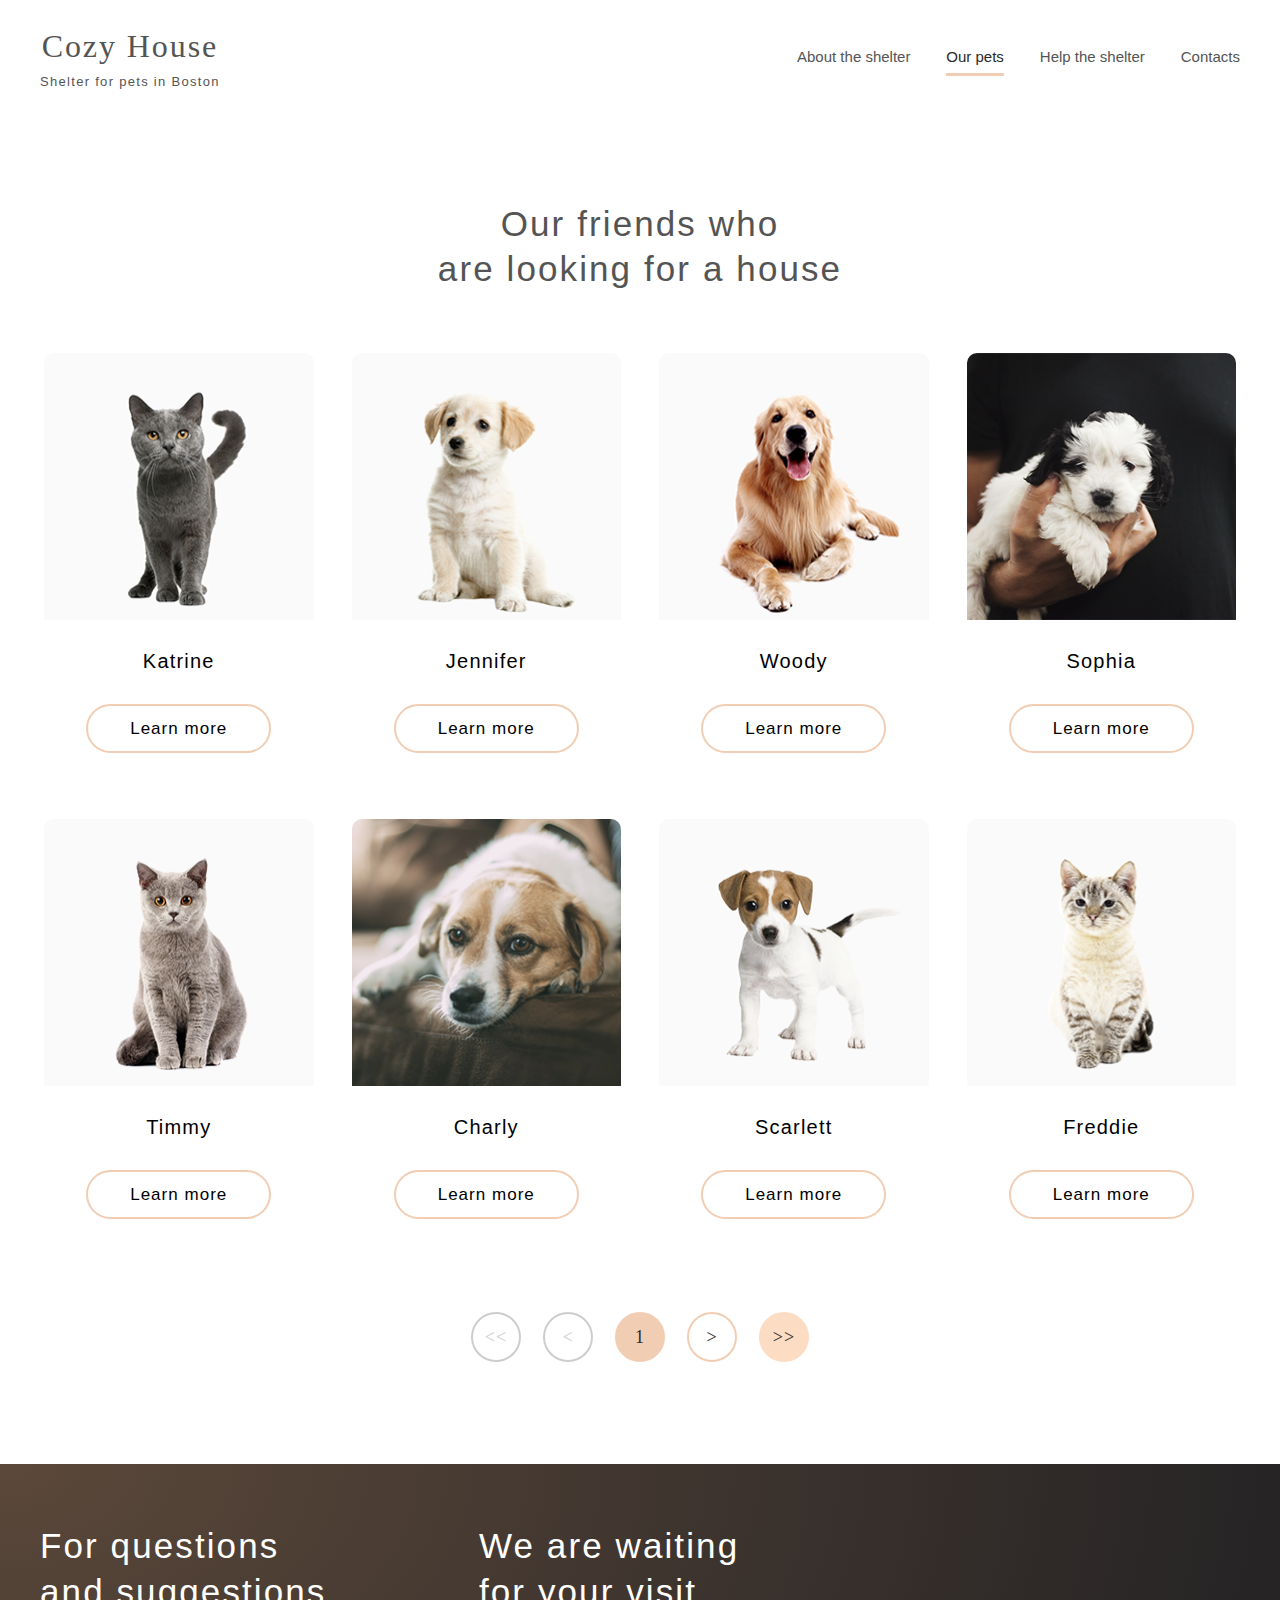
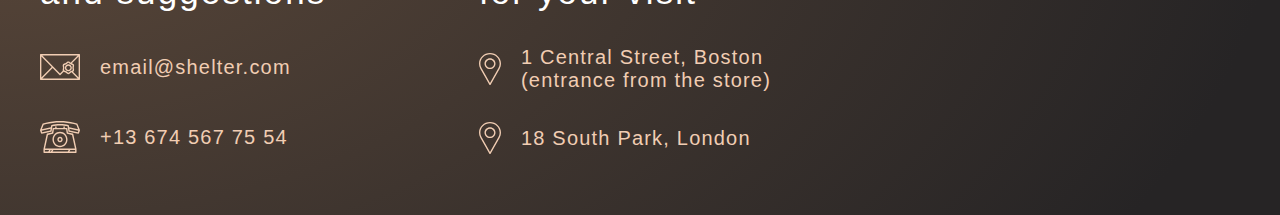
==== shelter/pets.html @ 91aeb1fe "fix: make several changes on the main and pets pages on desctop and tablet" ====
<!DOCTYPE html>
<html lang="en">

<head>
  <meta charset="UTF-8" />
  <meta http-equiv="X-UA-Compatible" content="IE=edge" />
  <meta name="viewport" content="width=device-width, initial-scale=1.0" />
  <title>Cozy House</title>
  <link rel="icon" href="./assets/icons/favicon.ico" />
  <link rel="stylesheet" href="./css/style.css" />
</head>

<body class="pets-page">
  <div class="start-screen-bg-pets">
    <header class="main-header pets-header">
      <div class="container">
        <nav class="nav">
          <a href="/index.html" class="logo">
            <h2 class="logo-title">Cozy House</h2>
            <p class="logo-text">Shelter for pets in Boston</p>
          </a>
          <ul class="menu">
            <li class="menu-item">
              <a href="./index.html#not-only">About the shelter</a>
            </li>
            <li class="menu-item active"><a href="#">Our pets</a></li>
            <li class="menu-item"><a href="./index.html#help">Help the shelter</a></li>
            <li class="menu-item"><a href="#main-footer">Contacts</a></li>
          </ul>
          <div class="mobile-hamburger">
            <span class="hamburger-line"></span>
          </div>
        </nav>
      </div>
    </header>
  </div>

  <section class="pets">
    <div class="container">
      <h2 class="section-heading section-heading-center">
        Our friends who<br />are looking for a house
      </h2>

      <div class="row">
        <div class="col-25">
          <div class="our-friends-item">
            <img src="./assets/img/pets/katrine.png" alt="Jennifer" />
            <h3>Katrine</h3>
            <a href="" class="secondary-btn">Learn more</a>
          </div>
        </div>
        <div class="col-25">
          <div class="our-friends-item">
            <img src="./assets/img/pets/jennifer.png" alt="Jennifer" />
            <h3>Jennifer</h3>
            <a href="" class="secondary-btn">Learn more</a>
          </div>
        </div>
        <div class="col-25">
          <div class="our-friends-item">
            <img src="./assets/img/pets/woody.png" alt="Jennifer" />
            <h3>Woody</h3>
            <a href="" class="secondary-btn">Learn more</a>
          </div>
        </div>
        <div class="col-25">
          <div class="our-friends-item mobile-hidden">
            <img src="./assets/img/pets/sophia.png" alt="Jennifer" />
            <h3>Sophia</h3>
            <a href="" class="secondary-btn">Learn more</a>
          </div>
        </div>
        <div class="col-25">
          <div class="our-friends-item mobile-hidden">
            <img src="./assets/img/pets/timmy.png" alt="Jennifer" />
            <h3>Timmy</h3>
            <a href="" class="secondary-btn">Learn more</a>
          </div>
        </div>
        <div class="col-25">
          <div class="our-friends-item mobile-hidden">
            <img src="./assets/img/pets/charly.png" alt="Jennifer" />
            <h3>Charly</h3>
            <a href="" class="secondary-btn">Learn more</a>
          </div>
        </div>
        <div class="col-25">
          <div class="our-friends-item mobile-hidden">
            <img src="./assets/img/pets/scarlett.png" alt="Jennifer" />
            <h3>Scarlett</h3>
            <a href="" class="secondary-btn">Learn more</a>
          </div>
        </div>
        <div class="col-25">
          <div class="our-friends-item mobile-hidden">
            <img src="./assets/img/pets/freddie.png" alt="Jennifer" />
            <h3>Freddie</h3>
            <a href="" class="secondary-btn">Learn more</a>
          </div>
        </div>
      </div>
      <div class="pagination">
        <a href="" class="circle-btn pagination-link first disabled-btn"><!-- 
          <img src="./assets/icons/arrows_and__other_button_components/double_lower_than_light.svg" alt=""> -->
          <span>&lt;&lt;</span>
        </a>
        <a href="" class="circle-btn pagination-link prev disabled-btn"><!-- 
          <img src="./assets/icons/arrows_and__other_button_components/double_lower_than_light.svg" alt=""> -->
          <span>&lt;</span>
        </a>
        <a href="" class="circle-btn pagination-link current"><!-- 
          <img src="./assets/icons/arrows_and__other_button_components/double_lower_than_light.svg" alt=""> -->
          <span>1</span>
        </a>
        <a href="" class="circle-btn pagination-link next">
          <!-- <img src="./assets/icons/arrows_and__other_button_components/double_lower_than_light.svg" alt=""> -->
          <span>></span>
        </a>
        <a href="" class="circle-btn pagination-link last">
          <!-- <img src="./assets/icons/arrows_and__other_button_components/double_lower_than_light.svg" alt=""> -->
          <span>>></span>
        </a>
      </div>
    </div>
  </section>
  <footer class="main-footer" id="main-footer">
    <div class="container">
      <div class="row">
        <div class="col-33">
          <h2 class="section-heading footer-header">
            For questions<br />
            and suggestions
          </h2>
          <div class="footer-content">
            <img src="assets/icons/mail.svg" alt="" class="footer-icon" />
            <span class="footer-content-details">email@shelter.com</span>
          </div>
          <div class="footer-content">
            <img src="assets/icons/phone.svg" alt="" class="footer-icon" />
            <span class="footer-content-details">+13 674 567 75 54 </span>
          </div>
        </div>

        <div class="col-33">
          <h2 class="section-heading footer-header">
            We are waiting <br />
            for your visit
          </h2>
          <div class="footer-content right">
            <img src="assets/icons/pin.svg" alt="" class="footer-icon" />
            <span class="footer-content-details">1 Central Street, Boston (entrance from the store)
            </span>
          </div>
          <div class="footer-content right">
            <img src="assets/icons/pin.svg" alt="" class="footer-icon" />
            <span class="footer-content-details">18 South Park, London</span>
          </div>
        </div>
        <div class="col-33 dog-bg"></div>
      </div>
    </div>
  </footer>
  <script src="./index.js"></script>
</body>

</html>
---- shelter/css/style.css ----
@charset "UTF-8";
/* |SECTION PROPERTIES|  */
/* background colors */
/* font-colors */
/* |FONT PROPERTIES| */
/* font sizes */
/*font weights */
/* Buttons and sections bg colors */
/* || LAYOUT ||  */
article,
aside,
details,
figcaption,
figure,
footer,
header,
hgroup,
nav,
section,
summary {
  display: block;
}

audio,
canvas,
video {
  display: inline-block;
}

audio:not([controls]) {
  display: none;
  height: 0;
}

[hidden], template {
  display: none;
}

html {
  background: #fff;
  color: #000;
  -webkit-text-size-adjust: 100%;
  -ms-text-size-adjust: 100%;
}

html,
button,
input,
select,
textarea {
  font-family: sans-serif;
}

body {
  margin: 0;
}

a {
  background: transparent;
}
a:focus {
  outline: thin dotted;
}
a:hover, a:active {
  outline: 0;
}

h1 {
  font-size: 2em;
  margin: 0.67em 0;
}

h2 {
  font-size: 1.5em;
  margin: 0.83em 0;
}

h3 {
  font-size: 1.17em;
  margin: 1em 0;
}

h4 {
  font-size: 1em;
  margin: 1.33em 0;
}

h5 {
  font-size: 0.83em;
  margin: 1.67em 0;
}

h6 {
  font-size: 0.75em;
  margin: 2.33em 0;
}

abbr[title] {
  border-bottom: 1px dotted;
}

b,
strong {
  font-weight: bold;
}

dfn {
  font-style: italic;
}

mark {
  background: #ff0;
  color: #000;
}

code,
kbd,
pre,
samp {
  font-family: monospace, serif;
  font-size: 1em;
}

pre {
  white-space: pre;
  white-space: pre-wrap;
  word-wrap: break-word;
}

q {
  quotes: "“" "”" "‘" "’";
}

q:before, q:after {
  content: "";
  content: none;
}

small {
  font-size: 80%;
}

sub,
sup {
  font-size: 75%;
  line-height: 0;
  position: relative;
  vertical-align: baseline;
}

sup {
  top: -0.5em;
}

sub {
  bottom: -0.25em;
}

img {
  border: 0;
}

svg:not(:root) {
  overflow: hidden;
}

figure {
  margin: 0;
}

fieldset {
  border: 1px solid #c0c0c0;
  margin: 0 2px;
  padding: 0.35em 0.625em 0.75em;
}

legend {
  border: 0;
  padding: 0;
  white-space: normal;
}

button,
input,
select,
textarea {
  font-family: inherit;
  font-size: 100%;
  margin: 0;
  vertical-align: baseline;
}

button, input {
  line-height: normal;
}

button,
select {
  text-transform: none;
}

button,
html input[type=button],
input[type=reset],
input[type=submit] {
  -webkit-appearance: button;
  cursor: pointer;
}

button[disabled],
input[disabled] {
  cursor: default;
}

button::-moz-focus-inner, input::-moz-focus-inner {
  border: 0;
  padding: 0;
}

textarea {
  overflow: auto;
  vertical-align: top;
}

table {
  border-collapse: collapse;
  border-spacing: 0;
}

input[type=search] {
  -webkit-appearance: textfield;
  -moz-box-sizing: content-box;
  -webkit-box-sizing: content-box;
  box-sizing: content-box;
}
input[type=search]::-webkit-search-cancel-button, input[type=search]::-webkit-search-decoration {
  -webkit-appearance: none;
}
input[type=checkbox], input[type=radio] {
  box-sizing: border-box;
  padding: 0;
}

* {
  box-sizing: border-box;
}

html {
  scroll-behavior: smooth;
}

body {
  font-family: Arial, Helvetica, sans-serif;
  font-size: 15px;
}

ul {
  list-style-type: none;
  margin: 0;
  padding: 0;
}

section {
  padding: 77px 0;
}

img {
  width: 100%;
}

a,
a,
a:visited {
  text-decoration: none;
  color: inherit;
  cursor: pointer;
  font-family: Arial, Helvetica, sans-serif;
}

h1,
h2,
h3,
h4,
h5,
h6 {
  font-family: Georgia, sans-serif;
  font-weight: 400;
}

.section-heading {
  color: #545454;
  font-size: 35px;
  margin-top: 0;
  margin-bottom: 32px;
  letter-spacing: 0.06em;
  line-height: 130%;
}
@media (max-width: 576px) {
  .section-heading {
    font-size: 25px;
    text-align: center;
  }
}
.section-heading.section-heading-center {
  text-align: center;
  line-height: 45px;
}
@media (max-width: 576px) {
  .section-heading.section-heading-center {
    font-size: 25px;
    text-align: center;
    line-height: 130%;
  }
}

.primary-paragraph {
  font-weight: 400;
  font-size: 15px;
  line-height: 24px;
  color: #4C4C4C;
}
@media (max-width: 576px) {
  .primary-paragraph {
    text-align: justify;
  }
}

/* .secondary-paragraph {
  font-weight: 400;
  font-size: 15px;
  letter-spacing: 0.06em;
  line-height: 110%;
} */
.secondary-btn, .primary-btn {
  font-family: Georgia, sans-serif;
  font-weight: 400;
  font-size: 17px;
  background-color: transparent;
  border-radius: 25px;
  border: 0;
  letter-spacing: 0.06em;
}
.active.secondary-btn, .active.primary-btn {
  color: #fff;
  background-color: #e06733;
}

.primary-btn {
  margin-top: 30px;
  padding: 16px 45px;
  background-color: #f1cdb3;
  color: #010201;
  display: inline-block;
}
.primary-btn:hover {
  background-color: #fddcc4;
  transition: all 0.3s;
}
.primary-btn a {
  font-size: 17px;
  font-family: initial;
  letter-spacing: inherit;
}
@media (max-width: 576px) {
  .primary-btn {
    margin-top: 44px;
  }
}

.secondary-btn {
  font-family: Georgia, sans-serif;
  border: 2px solid #f1cdb3;
  padding: 13px 42px;
}
@media (max-width: 1200px) {
  .secondary-btn {
    padding: 14px 40px;
  }
}
.secondary-btn:hover {
  background-color: #fddcc4;
  border-color: #fddcc4;
  transition: all 0.3s;
}

.circle-btn {
  border: #f1cdb3 2px solid;
  border-radius: 50%;
  display: block;
  background-color: transparent;
  width: 50px;
  height: 50px;
}
.circle-btn:hover {
  background-color: #FDDCC4;
  border-color: #FDDCC4;
  transition: all 0.3s;
}

.disabled-btn {
  border: 2px solid #CDCDCD;
}

.our-friends-item {
  text-align: center;
  margin: auto;
  border-radius: 10px;
  background: #ffffff;
  overflow: hidden;
  padding-bottom: 47px;
  cursor: pointer;
  transition: all 0.3s;
}
@media (max-width: 576px) {
  .our-friends-item {
    margin-bottom: 88px;
  }
}
.our-friends-item img {
  height: 267px;
  object-fit: cover;
}
.our-friends-item:hover {
  box-shadow: 0 5px 20px rgba(0, 0, 0, 0.25);
}
.our-friends-item h3 {
  margin: 27px 0 46px;
  font-size: 20px;
  letter-spacing: 0.06em;
}

.pets-page .our-friends-item {
  margin-bottom: 33px;
}
@media (max-width: 576px) {
  .pets-page .our-friends-item {
    margin-bottom: 33px;
  }
  .pets-page .our-friends-item.mobile-hidden {
    display: none;
  }
}

.container {
  max-width: 1200px;
  margin: auto;
}
.container.narrow {
  max-width: 1108px;
}
@media (max-width: 1200px) {
  .container.narrow {
    max-width: 430px;
  }
}
@media (max-width: 576px) {
  .container.narrow {
    max-width: 100%;
    padding: 0 20px;
  }
}
@media (max-width: 1200px) {
  .container {
    max-width: 715px;
  }
}
@media (max-width: 576px) {
  .container {
    max-width: 100%;
    padding: 0 14px;
  }
}

.row {
  display: flex;
  flex-wrap: wrap;
  flex-direction: row;
}

.col-50 {
  width: 50%;
}
@media (max-width: 1200px) {
  .col-50 {
    width: 100%;
  }
}

.col-33 {
  width: 33.33%;
}
@media (max-width: 768px) {
  .col-33 {
    width: 100%;
  }
}

.col-25 {
  width: 25%;
}
@media (max-width: 1200px) {
  .col-25 {
    width: 50%;
  }
}
@media (max-width: 576px) {
  .col-25 {
    width: 100%;
  }
}

.main-header {
  font-weight: 400;
}
.main-header .mobile-hamburger {
  display: none;
}
@media (max-width: 767px) {
  .main-header .mobile-hamburger {
    display: block;
    position: relative;
    width: 31px;
    height: 26px;
    margin-right: 6px;
    margin-top: 17px;
  }
  .main-header .mobile-hamburger::before, .main-header .mobile-hamburger::after {
    content: "";
    display: block;
    position: absolute;
    height: 2px;
    width: 100%;
    background-color: #F1CDB3;
  }
  .main-header .mobile-hamburger .hamburger-line {
    display: block;
    width: 100%;
    border-bottom: 2px solid #F1CDB3;
    margin: 8px 0;
  }
}
.main-header .nav {
  display: flex;
  flex-wrap: nowrap;
  flex-direction: row;
  justify-content: space-between;
  align-items: center;
  padding: 15px 0 29px;
}
@media (max-width: 576px) {
  .main-header .nav {
    padding: 15px 3px 29px;
  }
}
.main-header .nav .logo {
  align-self: flex-start;
  text-align: center;
}
.main-header .nav .logo .logo-title {
  font-family: "Georgia";
  font-style: normal;
  font-size: 32px;
  line-height: 35px;
  letter-spacing: 0.06em;
  color: #f1cdb3;
  margin: 14px 0 10px;
  /*         &-pets {
            color: #545454;
          } */
}
.main-header .nav .logo .logo-text {
  font-family: "Arial";
  font-style: normal;
  font-size: 13px;
  line-height: 15px;
  letter-spacing: 0.1em;
  color: #ffffff;
  margin: 0;
  /*         &-pets {
            color: #292929;
          } */
}
.main-header .nav .menu {
  flex-basis: 443px;
  display: flex;
  flex-wrap: nowrap;
  flex-direction: row;
  justify-content: space-between;
}
@media (max-width: 576px) {
  .main-header .nav .menu {
    display: none;
  }
}
.main-header .nav .menu .menu-item {
  font-family: Georgia, sans-serif;
  font-weight: 400;
  padding: 19px 0 8px;
}
.main-header .nav .menu .menu-item.active {
  border-bottom: 3px solid #F1CDB3;
}
.main-header .nav .menu .menu-item.active a {
  color: #fafafa;
}
.main-header .nav .menu .menu-item a {
  color: #cdcdcd;
}
.main-header .nav .menu .menu-item a:hover {
  color: #fafafa;
  transition: color 0.3s;
}

.not-only {
  padding: 62px 0 0;
}
@media (max-width: 1200px) {
  .not-only {
    padding: 0;
  }
}
@media (max-width: 576px) {
  .not-only {
    text-align: center;
  }
}
.not-only .not-only-bg {
  background-image: url(../assets/img/start-screen-puppy.png);
  background-repeat: no-repeat;
  background-position-x: right;
  padding-top: 0;
}
@media (max-width: 1200px) {
  .not-only .not-only-bg {
    height: 1047px;
    background-position: right bottom;
    background-size: 575px;
    margin: auto;
  }
}
@media (max-width: 576px) {
  .not-only .not-only-bg {
    height: 705px;
    background-position: right bottom;
    background-size: 260px;
  }
}
@media (max-width: 320px) {
  .not-only .not-only-bg {
    background-size: 89%;
  }
}
.not-only .not-only-bg .not-only-description {
  max-width: 472px;
  font-size: 20px;
  padding: 167px 0 240px;
  margin-right: auto;
}
@media (max-width: 1200px) {
  .not-only .not-only-bg .not-only-description {
    padding: 33px 6px;
    margin: auto;
  }
  .not-only .not-only-bg .not-only-description .btn-holder {
    text-align: center;
  }
}
@media (max-width: 576px) {
  .not-only .not-only-bg .not-only-description {
    padding: 32px 0;
  }
}
.not-only .not-only-bg .not-only-description .main-heading {
  font-size: 44px;
  font-weight: 400;
  color: #F6F6F6;
  width: 67%;
  line-height: 57px;
  letter-spacing: initial;
  margin-bottom: 38px;
}
@media (max-width: 576px) {
  .not-only .not-only-bg .not-only-description .main-heading {
    width: 100%;
    font-size: 25px;
    text-align: center;
    max-width: 80%;
    line-height: 130%;
    letter-spacing: 0.06em;
    margin: auto;
    max-width: 200px;
    font-size: 25px;
  }
}
.not-only .not-only-bg .not-only-description-paragraph {
  font-family: "Arial";
  font-style: normal;
  font-weight: 400;
  font-size: 15px;
  line-height: 24px;
  color: #cdcdcd;
}
@media (max-width: 576px) {
  .not-only .not-only-bg .not-only-description-paragraph {
    margin: 38px 0 0;
  }
}

.about {
  padding-top: 78px;
}
@media (max-width: 1200px) {
  .about {
    padding-top: 60px;
    padding-bottom: 102px;
  }
}
@media (max-width: 576px) {
  .about {
    padding: 24px 0;
  }
}
.about .about-image-holder {
  text-align: center;
}
@media (max-width: 1200px) {
  .about .about-image-holder {
    order: 1;
    margin-top: 63px;
  }
}
@media (max-width: 576px) {
  .about .about-image-holder {
    max-height: 358px;
    margin-top: 22px;
  }
}
.about .about-image-holder .about-image {
  height: 100%;
  width: auto;
}
.about .about-content-holder {
  padding-right: 125px;
}
@media (max-width: 1200px) {
  .about .about-content-holder {
    padding: 0;
  }
}
.about .about-content-holder h2 {
  margin-top: 18px;
  margin-bottom: 24px;
}
.about .about-content-holder .primary-paragraph:nth-of-type(1) {
  margin-bottom: 24px;
}

.our-friends {
  position: relative;
  text-align: center;
  padding: 103px 0 99px;
  background: #f6f6f6;
}
@media (max-width: 1200px) {
  .our-friends {
    padding: 81px 0 99px;
  }
}
@media (max-width: 576px) {
  .our-friends {
    padding: 57px 0 45px;
  }
}
.our-friends .our-friends-btn {
  background: #f1cdb3;
  padding: 13px 42px;
  margin-top: 34px;
}
.our-friends .our-friends-btn:hover {
  background: #fddcc4;
  border-color: #fddcc4;
}
.our-friends .slider {
  padding: 0 56px;
  position: relative;
  margin-bottom: 27px;
  margin-top: 61px;
}
@media (max-width: 576px) {
  .our-friends .slider {
    padding: 0;
    margin-top: 44px;
  }
}
.our-friends .slider .col-33 {
  padding: 0 48px;
}
@media (max-width: 1200px) {
  .our-friends .slider .col-33 {
    padding: 0 21px;
  }
}
@media (max-width: 1200px) {
  .our-friends .slider .col-33:nth-of-type(3) {
    display: none;
  }
  .our-friends .slider .col-33 {
    width: 50%;
  }
}
@media (max-width: 576px) {
  .our-friends .slider .col-33:nth-of-type(2) {
    display: none;
  }
  .our-friends .slider .col-33 {
    width: 100%;
  }
}
.our-friends button.slider-btn {
  position: absolute;
  top: 50%;
  transform: translateY(-72%);
}
@media (max-width: 576px) {
  .our-friends button.slider-btn {
    top: 94%;
  }
}
.our-friends button.slider-btn svg {
  position: absolute;
  top: 50%;
  left: 50%;
  transform: translate(-50%, -50%);
}
.our-friends button.slider-btn.right {
  right: 0;
}
@media (max-width: 576px) {
  .our-friends button.slider-btn.right {
    right: 20%;
  }
}
.our-friends button.slider-btn.right > svg {
  transform: translate(-50%, -50%) rotate(180deg);
}
.our-friends button.slider-btn.left {
  left: 0;
}
@media (max-width: 576px) {
  .our-friends button.slider-btn.left {
    left: 20%;
  }
}
.our-friends button.slider-btn.right:hover, .our-friends button.slider-btn.left:hover {
  transition: all 0.3s;
  background: #fddcc4;
  border-color: #fddcc4;
}

.help {
  padding-top: 83px;
  padding-bottom: 49px;
}
@media (max-width: 1200px) {
  .help {
    padding-bottom: 43px;
  }
}
@media (max-width: 576px) {
  .help {
    padding-top: 41px;
  }
}
.help .section-heading {
  margin-bottom: 40px;
}
@media (max-width: 1200px) {
  .help .section-heading {
    margin-bottom: 56px;
  }
}
.help .row {
  justify-content: center;
  text-align: center;
  padding: 0px 20px 0 7px;
  margin-top: 56px;
}
@media (max-width: 1200px) {
  .help .row {
    margin-top: 0;
  }
}
@media (max-width: 576px) {
  .help .row {
    justify-content: start;
    padding: 0;
  }
}
.help .row .infographic {
  width: 20%;
  margin-bottom: 32px;
  padding: 0 13px;
}
@media (max-width: 1200px) {
  .help .row .infographic {
    width: 33.33%;
    margin-bottom: 34px;
  }
}
@media (max-width: 576px) {
  .help .row .infographic {
    width: 50%;
    margin-bottom: 8px;
  }
}
.help .row .infographic h3 {
  font-size: 20px;
  font-family: "Georgia";
  line-height: 115%;
  letter-spacing: 0.06em;
  color: #545454;
}
@media (max-width: 576px) {
  .help .row .infographic h3 {
    font-size: 15px;
    line-height: 110%;
  }
}
.help .row .infographic img {
  max-height: 60px;
  width: auto;
  margin-bottom: 10px;
}
@media (max-width: 576px) {
  .help .row .infographic img {
    max-height: 51px;
    margin-bottom: 3px;
  }
}
.help .row .infographic:nth-of-type(1) {
  padding-left: 27px;
}
@media (max-width: 576px) {
  .help .row .infographic:nth-of-type(1) {
    padding: 0;
    padding-right: 8px;
  }
}
.help .row .infographic:nth-of-type(2) {
  padding-left: 27px;
}
@media (max-width: 576px) {
  .help .row .infographic:nth-of-type(2) {
    padding: 0;
    padding-left: 6px;
  }
}
.help .row .infographic:nth-of-type(3) {
  padding-left: 7px;
}
@media (max-width: 1200px) {
  .help .row .infographic:nth-of-type(3) {
    padding-left: 26px;
  }
}
@media (max-width: 576px) {
  .help .row .infographic:nth-of-type(3) {
    padding-right: 13px;
    padding-left: 0;
    padding-top: 2px;
  }
}
.help .row .infographic:nth-of-type(4) {
  padding-right: 35px;
}
@media (max-width: 1200px) {
  .help .row .infographic:nth-of-type(4) {
    padding-right: initial;
  }
}
@media (max-width: 576px) {
  .help .row .infographic:nth-of-type(4) {
    padding-top: 3px;
  }
}
@media (max-width: 1200px) {
  .help .row .infographic:nth-of-type(5) {
    padding-right: initial;
  }
}
@media (max-width: 576px) {
  .help .row .infographic:nth-of-type(5) {
    padding-left: 0;
    padding-right: 12px;
    padding-top: 10px;
  }
}
.help .row .infographic:nth-of-type(6) {
  padding-right: 61px;
}
@media (max-width: 1200px) {
  .help .row .infographic:nth-of-type(6) {
    padding-right: initial;
  }
}
@media (max-width: 576px) {
  .help .row .infographic:nth-of-type(6) {
    padding-top: 10px;
  }
}
.help .row .infographic:nth-of-type(7) {
  padding-right: 98px;
}
@media (max-width: 1200px) {
  .help .row .infographic:nth-of-type(7) {
    padding-right: initial;
  }
}
@media (max-width: 576px) {
  .help .row .infographic:nth-of-type(7) {
    padding-right: 8px;
    padding-left: 0;
    padding-top: 5px;
  }
}
.help .row .infographic:nth-of-type(8) {
  padding-right: 58px;
  padding-left: 0;
}
@media (max-width: 1200px) {
  .help .row .infographic:nth-of-type(8) {
    padding-right: initial;
    padding-left: 10px;
  }
}
@media (max-width: 576px) {
  .help .row .infographic:nth-of-type(8) {
    padding: 0;
    padding-top: 5px;
    padding-left: 8px;
  }
}
.help .row .infographic:nth-of-type(9) {
  padding-left: 38px;
}
@media (max-width: 1200px) {
  .help .row .infographic:nth-of-type(9) {
    padding-right: initial;
    padding-left: 12px;
  }
}
@media (max-width: 576px) {
  .help .row .infographic:nth-of-type(9) {
    padding: 0;
    padding-right: 9px;
    padding-top: 5px;
  }
}

.in-addition {
  padding: 80px 0 87px;
  background: #f6f6f6;
}
@media (max-width: 1200px) {
  .in-addition {
    padding: 81px 0 91px;
  }
}
@media (max-width: 576px) {
  .in-addition {
    padding: 11px 0 10px;
  }
}
.in-addition .text-content {
  padding: 0 77px;
  padding-right: 127px;
}
@media (max-width: 1200px) {
  .in-addition .text-content {
    padding: 0 56px 0 26px;
  }
}
@media (max-width: 576px) {
  .in-addition .text-content {
    padding: 0;
  }
}
.in-addition .bank-info {
  letter-spacing: 0.06em;
  line-height: 110%;
}
@media (max-width: 576px) {
  .in-addition .bank-info {
    margin: 1.5em 0 1.7em;
    letter-spacing: initial;
  }
}
.in-addition .bank-card {
  background-color: #F1CDB3;
  border-radius: 9px;
  display: flex;
  padding: 10px;
  justify-content: center;
}
.in-addition .bank-card .credit-card-img {
  width: initial;
  margin-right: 13px;
}
.in-addition .bank-card .bank-card-num {
  font-family: "Georgia";
  font-size: 20px;
  line-height: 115%;
  letter-spacing: 0.06em;
  color: #545454;
  margin: 0;
}
@media (max-width: 576px) {
  .in-addition .bank-card .bank-card-num {
    font-size: 15px;
  }
}
.in-addition .legality-info {
  font-style: italic;
  font-size: 12px;
  line-height: 150%;
  color: #b2b2b2;
  margin-top: 20px;
}
.in-addition .in-addition-heading {
  margin-bottom: 16px;
}
.in-addition .col-50.donation-dog-image {
  transform: translateX(70px) translateY(-4px) scale(0.915);
}
@media (max-width: 1200px) {
  .in-addition .col-50 {
    width: 100%;
  }
  .in-addition .col-50.donation-dog-image {
    order: 1;
    padding: 65px 0 25px;
    transform: scale(1.17);
  }
}
@media (max-width: 576px) {
  .in-addition .col-50.donation-dog-image {
    padding: 23px 0 25px;
    transform: scale(0.92);
  }
}

.pets-page .main-header .nav .logo .logo-title {
  color: #545454;
}
.pets-page .main-header .nav .logo .logo-text {
  color: #545454;
}
.pets-page .main-header .nav .menu .menu-item.active {
  border-bottom: 3px solid #F1CDB3;
}
.pets-page .main-header .nav .menu .menu-item.active a {
  color: #292929;
}
.pets-page .main-header .nav .menu .menu-item a {
  color: #545454;
}
.pets-page .main-header .nav .menu .menu-item a:hover {
  color: #292929;
  transition: color 0.3s;
}
.pets-page .main-header .nav .mobile-hamburger::before, .pets-page .main-header .nav .mobile-hamburger::after {
  background-color: #000000;
}
.pets-page .main-header .nav .mobile-hamburger .hamburger-line {
  border-bottom: 2px solid #000000;
}

.pets {
  padding: 83px 0 102px;
}
@media (max-width: 576px) {
  .pets {
    padding: 44px 0 43px;
  }
}
.pets .row {
  margin: 0 -15px;
  margin-top: 62px;
}
@media (max-width: 576px) {
  .pets .row {
    margin-top: 43px;
  }
}
.pets .col-25 {
  padding: 0px 19px;
}
@media (max-width: 576px) {
  .pets .col-25 {
    padding: 0px 25px;
  }
}
.pets .pagination {
  display: flex;
  flex-wrap: wrap;
  flex-direction: row;
  justify-content: center;
  margin-top: 27px;
}
@media (max-width: 576px) {
  .pets .pagination {
    margin-top: 11px;
  }
}
.pets .pagination .pagination-link {
  margin: 0 11px;
  position: relative;
  line-height: 50px;
  text-align: center;
  letter-spacing: 2px;
  font-weight: 700;
  font-size: 22px;
}
@media (max-width: 576px) {
  .pets .pagination .pagination-link {
    margin: 0 5px;
  }
  .pets .pagination .pagination-link.first {
    margin-left: 0;
  }
  .pets .pagination .pagination-link.last {
    margin-right: 0;
  }
}
.pets .pagination .pagination-link.current {
  background-color: #F1CDB3;
  border-color: #F1CDB3;
}
.pets .pagination .pagination-link.last {
  background-color: #FDDCC4;
  border-color: #FDDCC4;
}
.pets .pagination .pagination-link span {
  position: absolute;
  font-family: Georgia, "Times New Roman", Times, serif;
  font-size: 18px;
  line-height: 78%;
  color: #292929;
  letter-spacing: 0.06em;
  font-weight: 400;
  top: 50%;
  left: 50%;
  transform: translate(-50%, -50%);
}
.pets .pagination .pagination-link.disabled-btn span {
  color: #CDCDCD;
}

.main-footer {
  background: url("../assets/img/noise_transparent.png"), radial-gradient(100% 215.42% at 0% 0%, #5b483a 0%, #262425 100%);
  /*   .footer-content:nth-of-type(1),
    .footer-content:nth-of-type(2) {
      padding-left: 20px;
    } */
  /*   .footer-content:nth-child(2):first-of-type {
    padding-top: 20px;
  } */
}
@media (max-width: 992px) {
  .main-footer .container {
    max-width: 640px;
  }
}
.main-footer .col-33 {
  padding-bottom: 28px;
  padding-top: 59px;
}
@media (max-width: 1200px) {
  .main-footer .col-33 {
    width: 50%;
    padding-top: 32px;
  }
}
@media (max-width: 576px) {
  .main-footer .col-33 {
    width: 100%;
    padding: 29px 0 0;
  }
}
@media (max-width: 576px) {
  .main-footer .col-33:nth-of-type(2) {
    padding-top: 0;
  }
}
@media (max-width: 1200px) {
  .main-footer .col-33:nth-of-type(3) {
    margin-top: 8px;
  }
}
.main-footer .col-33:nth-of-type(2),
.main-footer .col-33:nth-of-type(3) {
  padding-left: 39px;
}
@media (max-width: 1200px) {
  .main-footer .col-33:nth-of-type(2),
.main-footer .col-33:nth-of-type(3) {
    padding-left: 20px;
  }
}
@media (max-width: 576px) {
  .main-footer .col-33:nth-of-type(2),
.main-footer .col-33:nth-of-type(3) {
    padding-left: 0;
    margin-top: 0;
  }
}
.main-footer .dog-bg {
  background-image: url("../assets/img/footer-puppy.png");
  background-size: contain;
  background-position: right;
  background-repeat: no-repeat;
  min-height: 310px;
  margin-top: 41px;
}
@media (max-width: 1200px) {
  .main-footer .dog-bg {
    width: 100%;
    background-position: center;
    padding-bottom: 43px;
    margin-top: 10px;
  }
}
@media (max-width: 576px) {
  .main-footer .dog-bg {
    min-height: 270px;
  }
}
.main-footer .footer-header {
  color: #fff;
}
.main-footer .footer-content {
  font-size: 20px;
  line-height: 23px;
  color: #F1CDB3;
  letter-spacing: 0.06em;
  display: flex;
  align-items: center;
  padding: 8px 0px 33px;
  font-family: Georgia, sans-serif;
}
.main-footer .footer-content.right {
  padding: 0 0 30px;
}
.main-footer .footer-content .footer-icon {
  height: 100%;
  width: auto;
}
.main-footer .footer-content .footer-content-details {
  margin-left: 20px;
}

.start-screen-bg {
  background: url("../assets/img/noise_transparent.png"), radial-gradient(100% 215.42% at 0% 0%, #5b483a 0%, #262425 100%);
}

.start-screen-bg {
  background-color: #ffffff;
}/*# sourceMappingURL=style.css.map */
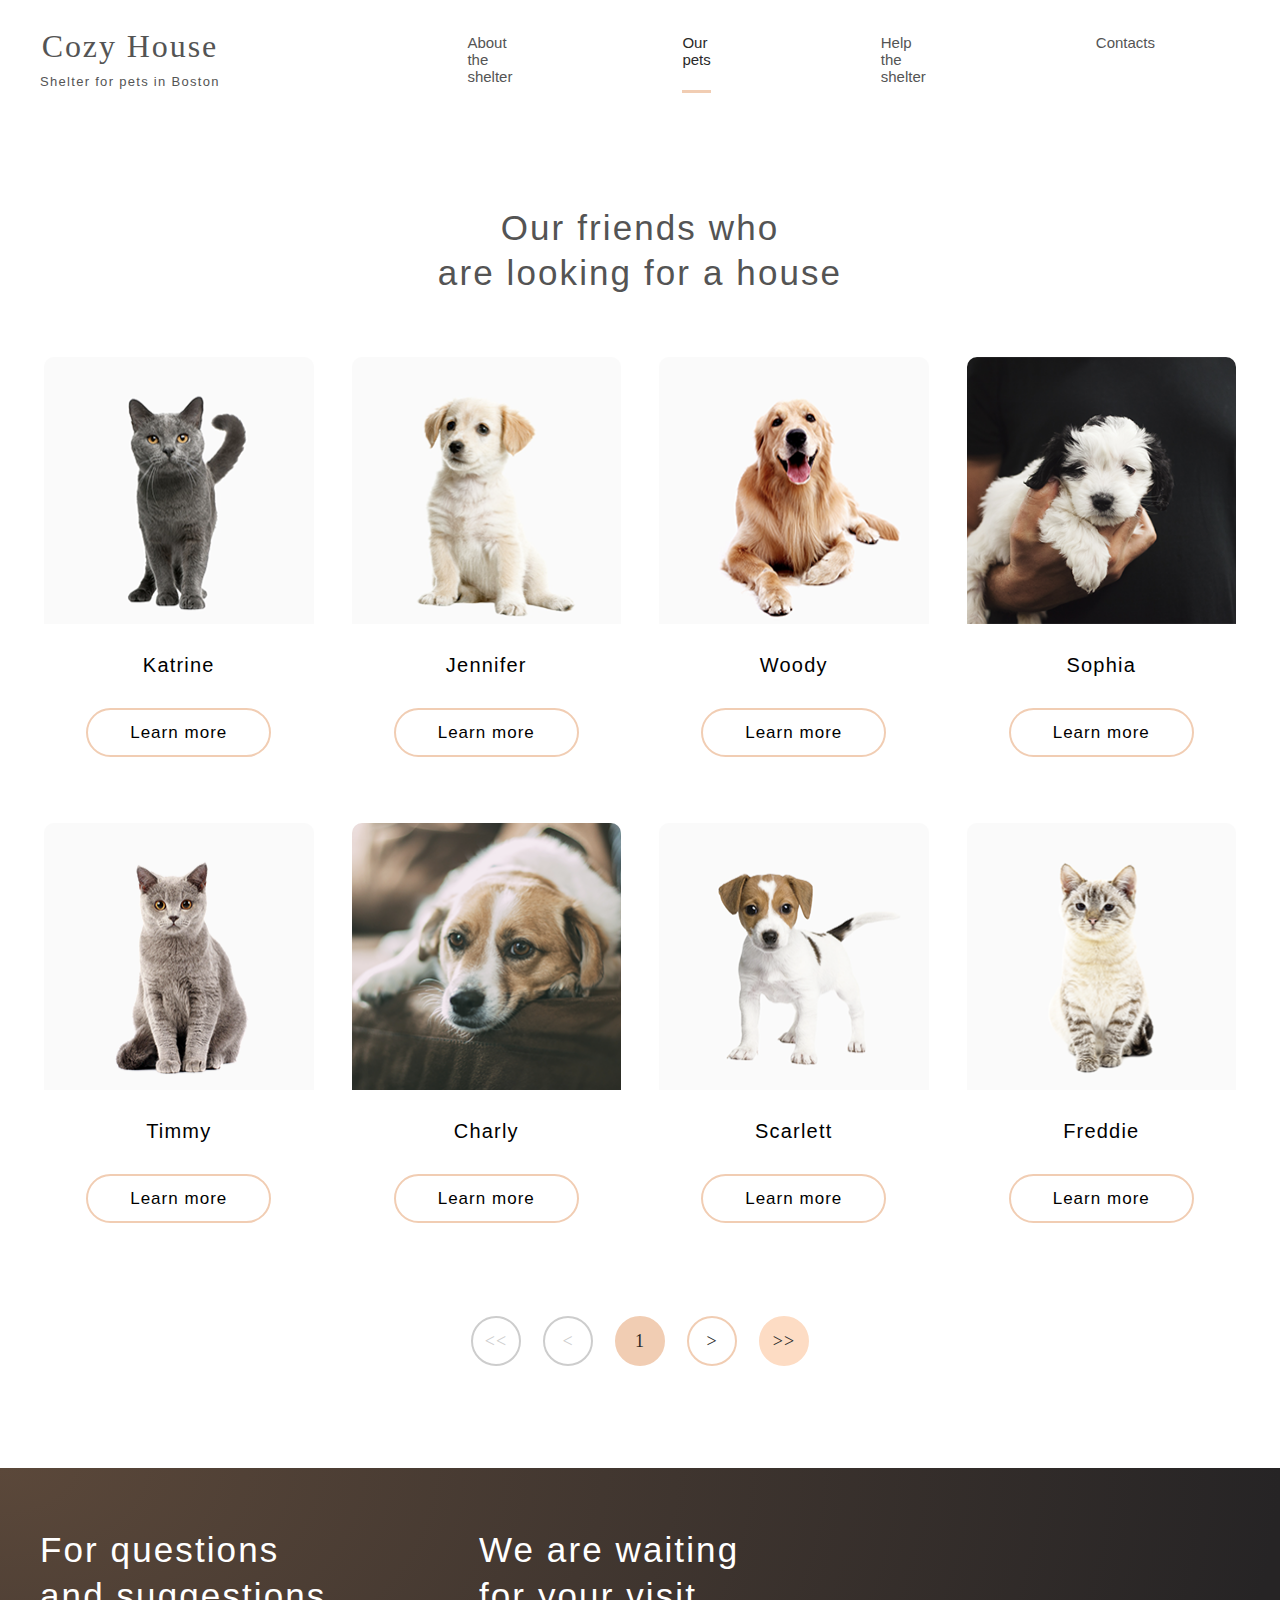
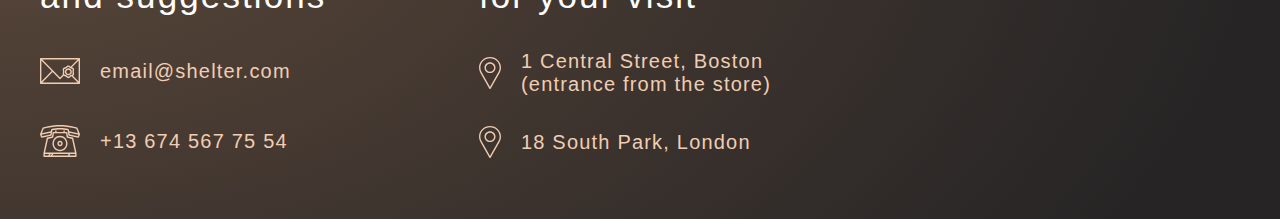
==== commit d58312c5: "feat: add responsive hamburger menu on mobile on both pages;  add prototype of the popup;" ====
--- a/shelter/pets.html
+++ b/shelter/pets.html
@@ -15,11 +15,11 @@
     <header class="main-header pets-header">
       <div class="container">
         <nav class="nav">
-          <a href="/index.html" class="logo">
+          <a href="./index.html" class="logo">
             <h2 class="logo-title">Cozy House</h2>
             <p class="logo-text">Shelter for pets in Boston</p>
           </a>
-          <ul class="menu">
+          <ul class="menu hamburger-menu">
             <li class="menu-item">
               <a href="./index.html#not-only">About the shelter</a>
             </li>
--- a/shelter/css/style.css
+++ b/shelter/css/style.css
@@ -253,6 +253,9 @@
   font-family: Arial, Helvetica, sans-serif;
   font-size: 15px;
 }
+body.scroll-lock {
+  overflow: hidden;
+}
 
 ul {
   list-style-type: none;
@@ -331,6 +334,11 @@
   letter-spacing: 0.06em;
   line-height: 110%;
 } */
+.number {
+  font-size: 30px;
+  font-weight: bold;
+}
+
 .secondary-btn, .primary-btn {
   font-family: Georgia, sans-serif;
   font-weight: 400;
@@ -521,8 +529,10 @@
     position: relative;
     width: 31px;
     height: 26px;
-    margin-right: 6px;
+    margin-right: 3px;
     margin-top: 17px;
+    z-index: 5;
+    cursor: pointer;
   }
   .main-header .mobile-hamburger::before, .main-header .mobile-hamburger::after {
     content: "";
@@ -534,9 +544,25 @@
   }
   .main-header .mobile-hamburger .hamburger-line {
     display: block;
+    position: relative;
     width: 100%;
     border-bottom: 2px solid #F1CDB3;
     margin: 8px 0;
+  }
+  .main-header .mobile-hamburger.active::before, .main-header .mobile-hamburger.active::after,
+.main-header .mobile-hamburger.active .hamburger-line {
+    transform: rotate(90deg);
+    transition: all 0.3s;
+  }
+  .main-header .mobile-hamburger.active::before {
+    left: 60%;
+  }
+  .main-header .mobile-hamburger.active::after {
+    left: 30%;
+    top: 0;
+  }
+  .main-header .mobile-hamburger.active .hamburger-line {
+    top: -8px;
   }
 }
 .main-header .nav {
@@ -547,9 +573,9 @@
   align-items: center;
   padding: 15px 0 29px;
 }
-@media (max-width: 576px) {
+@media (min-width: 577px) and (max-width: 745px) {
   .main-header .nav {
-    padding: 15px 3px 29px;
+    padding: 15px 10px 29px;
   }
 }
 .main-header .nav .logo {
@@ -587,7 +613,7 @@
   flex-direction: row;
   justify-content: space-between;
 }
-@media (max-width: 576px) {
+@media (max-width: 767px) {
   .main-header .nav .menu {
     display: none;
   }
@@ -596,6 +622,7 @@
   font-family: Georgia, sans-serif;
   font-weight: 400;
   padding: 19px 0 8px;
+  margin: 0 85px;
 }
 .main-header .nav .menu .menu-item.active {
   border-bottom: 3px solid #F1CDB3;
@@ -609,6 +636,38 @@
 .main-header .nav .menu .menu-item a:hover {
   color: #fafafa;
   transition: color 0.3s;
+}
+@media (max-width: 767px) {
+  .main-header .nav .hamburger-menu {
+    display: block;
+    position: fixed;
+    top: 0;
+    width: 100%;
+    height: 100%;
+    left: 100%;
+    text-align: center;
+    background-color: #262425;
+    padding-right: 30%;
+    padding-top: 100px;
+    font-size: 32px;
+  }
+  .main-header .nav .hamburger-menu .menu-item {
+    display: block;
+  }
+  .main-header .nav .hamburger-menu.active {
+    left: 40%;
+    opacity: 0.95;
+    transition-property: all;
+    transition-duration: 0.3s;
+    transition-delay: 0.1s;
+    transition-timing-function: ease;
+  }
+}
+@media (max-width: 767px) and (max-width: 576px) {
+  .main-header .nav .hamburger-menu.active {
+    left: 0;
+    padding-right: 0;
+  }
 }
 
 .not-only {
@@ -783,48 +842,62 @@
 .our-friends .slider {
   padding: 0 56px;
   position: relative;
-  margin-bottom: 27px;
-  margin-top: 61px;
-}
-@media (max-width: 576px) {
-  .our-friends .slider {
-    padding: 0;
-    margin-top: 44px;
-  }
+  margin-bottom: 80px;
 }
 .our-friends .slider .col-33 {
-  padding: 0 48px;
-}
-@media (max-width: 1200px) {
-  .our-friends .slider .col-33 {
-    padding: 0 21px;
-  }
-}
-@media (max-width: 1200px) {
-  .our-friends .slider .col-33:nth-of-type(3) {
+  padding: 0 25px;
+}
+.our-friends .slider .slider-wrapper {
+  overflow: hidden;
+  width: 100%;
+}
+.our-friends .slider .slider-wrapper .slider-holder {
+  display: flex;
+  position: relative;
+  left: 0;
+  width: 166.66%;
+}
+@media (max-width: 1200px) {
+  .our-friends .slider .slider-wrapper .slider-holder {
+    width: 200%;
+  }
+}
+@media (max-width: 768px) {
+  .our-friends .slider .slider-wrapper .slider-holder {
+    width: 300%;
+  }
+}
+.our-friends .slider .slider-wrapper .slider-holder .col-33 {
+  position: relative;
+  transition: left 0.5s;
+}
+@media (max-width: 1200px) {
+  .our-friends .slider .slider-wrapper .slider-holder .col-33 {
+    width: 50%;
+  }
+  .our-friends .slider .slider-wrapper .slider-holder .col-33:last-of-type {
+    display: none;
+  }
+}
+@media (max-width: 768px) {
+  .our-friends .slider .slider-wrapper .slider-holder .col-33 {
+    width: 100%;
+  }
+  .our-friends .slider .slider-wrapper .slider-holder .col-33:first-of-type {
+    display: none;
+  }
+}
+@media (max-width: 768px) {
+  .our-friends .slider .col-33:nth-of-type(1) {
     display: none;
   }
   .our-friends .slider .col-33 {
     width: 50%;
-  }
-}
-@media (max-width: 576px) {
-  .our-friends .slider .col-33:nth-of-type(2) {
-    display: none;
-  }
-  .our-friends .slider .col-33 {
-    width: 100%;
   }
 }
 .our-friends button.slider-btn {
   position: absolute;
   top: 50%;
-  transform: translateY(-72%);
-}
-@media (max-width: 576px) {
-  .our-friends button.slider-btn {
-    top: 94%;
-  }
 }
 .our-friends button.slider-btn svg {
   position: absolute;
@@ -835,21 +908,11 @@
 .our-friends button.slider-btn.right {
   right: 0;
 }
-@media (max-width: 576px) {
-  .our-friends button.slider-btn.right {
-    right: 20%;
-  }
-}
 .our-friends button.slider-btn.right > svg {
   transform: translate(-50%, -50%) rotate(180deg);
 }
 .our-friends button.slider-btn.left {
   left: 0;
-}
-@media (max-width: 576px) {
-  .our-friends button.slider-btn.left {
-    left: 20%;
-  }
 }
 .our-friends button.slider-btn.right:hover, .our-friends button.slider-btn.left:hover {
   transition: all 0.3s;
@@ -1173,6 +1236,26 @@
 }
 .pets-page .main-header .nav .mobile-hamburger .hamburger-line {
   border-bottom: 2px solid #000000;
+}
+.pets-page .main-header .nav .mobile-hamburger.active::before, .pets-page .main-header .nav .mobile-hamburger.active::after,
+.pets-page .main-header .nav .mobile-hamburger.active .hamburger-line {
+  transform: rotate(90deg);
+  transition: all 0.3s;
+}
+.pets-page .main-header .nav .mobile-hamburger.active::before {
+  left: 60%;
+}
+.pets-page .main-header .nav .mobile-hamburger.active::after {
+  left: 30%;
+  top: 0;
+}
+.pets-page .main-header .nav .mobile-hamburger.active .hamburger-line {
+  top: -8px;
+}
+@media (max-width: 767px) {
+  .pets-page .main-header .nav .hamburger-menu {
+    background-color: #F6F6F6;
+  }
 }
 
 .pets {
@@ -1258,10 +1341,6 @@
 
 .main-footer {
   background: url("../assets/img/noise_transparent.png"), radial-gradient(100% 215.42% at 0% 0%, #5b483a 0%, #262425 100%);
-  /*   .footer-content:nth-of-type(1),
-    .footer-content:nth-of-type(2) {
-      padding-left: 20px;
-    } */
   /*   .footer-content:nth-child(2):first-of-type {
     padding-top: 20px;
   } */
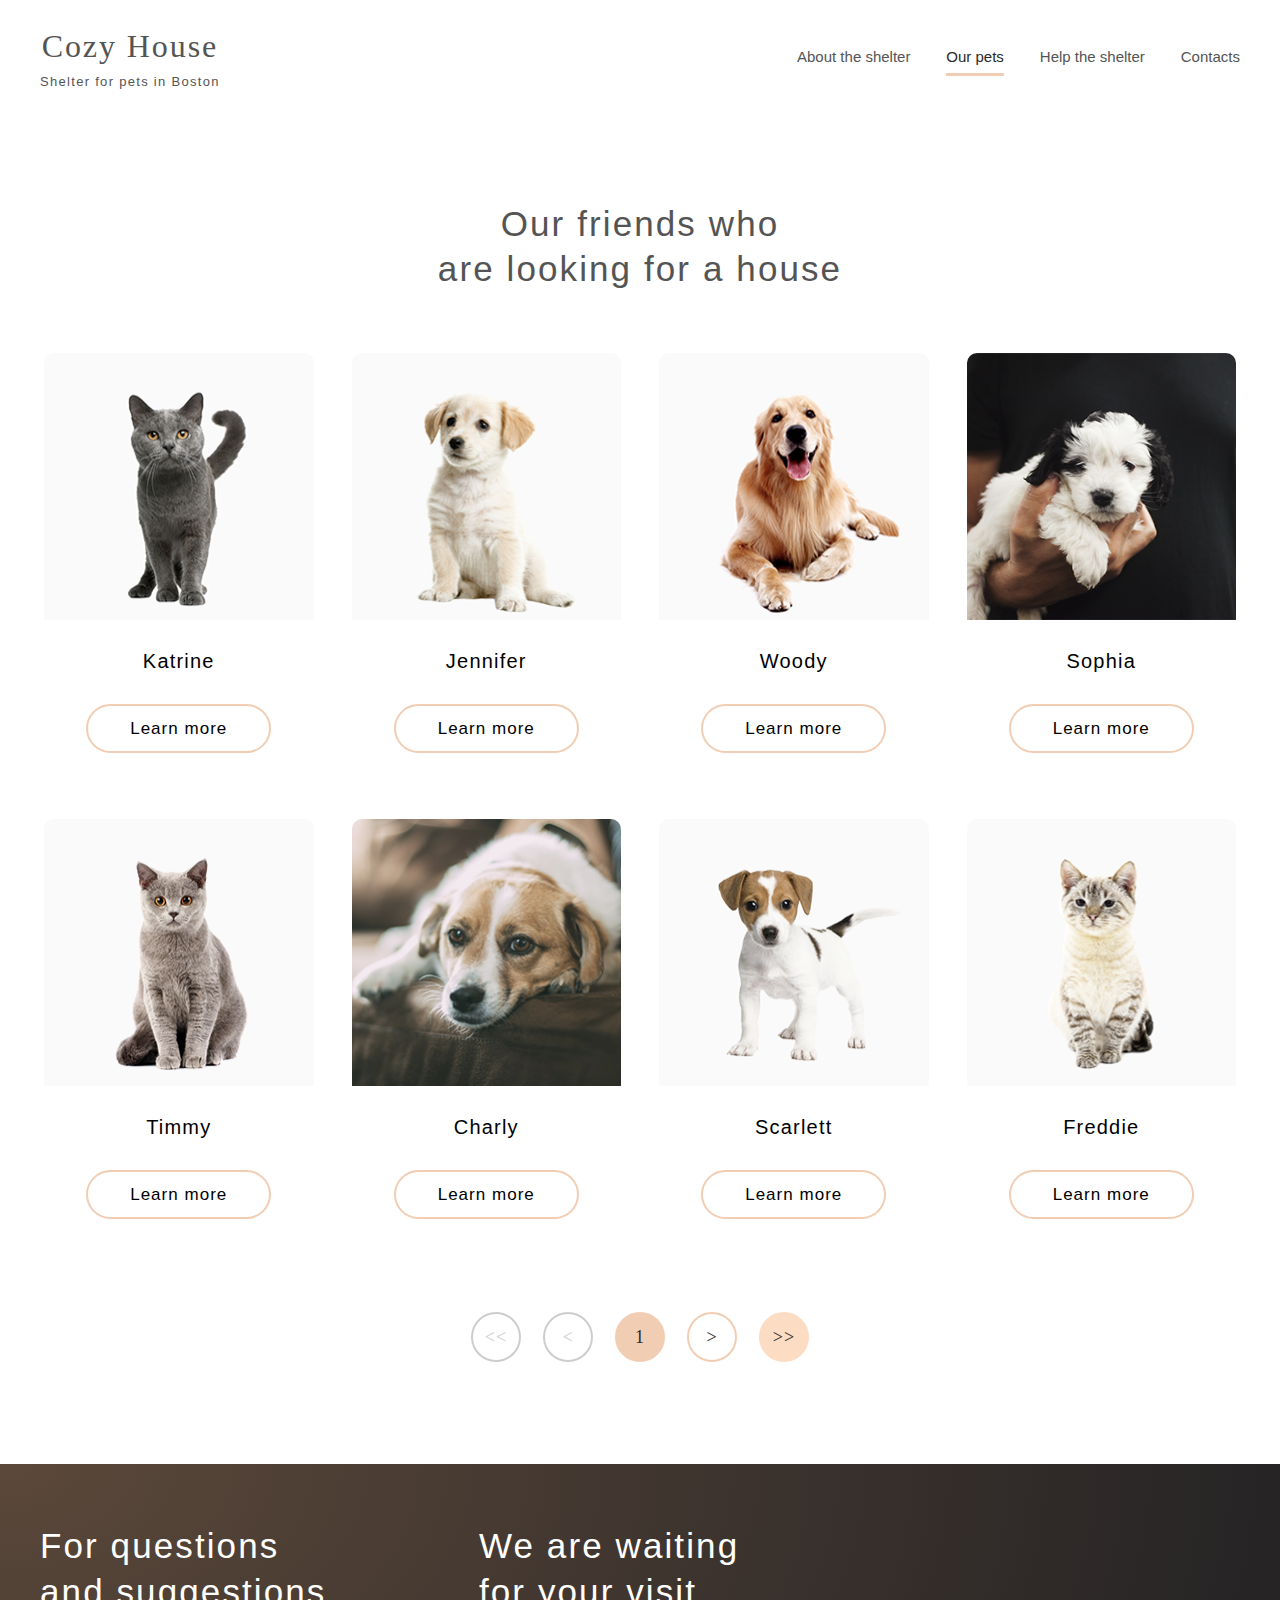
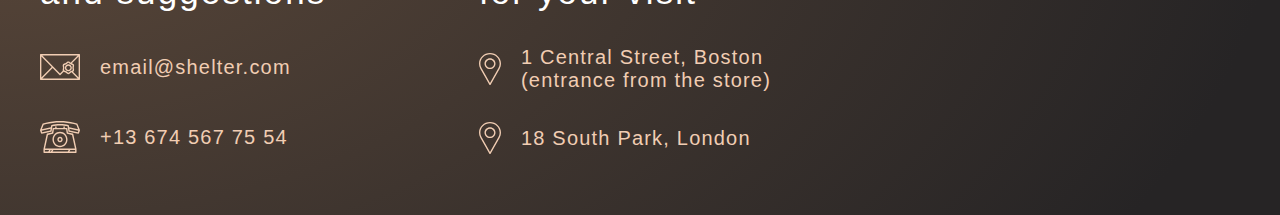
==== commit dd69039f: "feat: add mobile-hamburger lines' transition fix: improve the look of the layout of "our-friends" se" ====
--- a/shelter/pets.html
+++ b/shelter/pets.html
@@ -28,6 +28,8 @@
             <li class="menu-item"><a href="#main-footer">Contacts</a></li>
           </ul>
           <div class="mobile-hamburger">
+            <span class="hamburger-line"></span>
+            <span class="hamburger-line"></span>
             <span class="hamburger-line"></span>
           </div>
         </nav>
--- a/shelter/css/style.css
+++ b/shelter/css/style.css
@@ -399,7 +399,7 @@
   width: 50px;
   height: 50px;
 }
-.circle-btn:hover {
+.circle-btn:hover:not(.disabled-btn) {
   background-color: #FDDCC4;
   border-color: #FDDCC4;
   transition: all 0.3s;
@@ -407,6 +407,7 @@
 
 .disabled-btn {
   border: 2px solid #CDCDCD;
+  cursor: initial;
 }
 
 .our-friends-item {
@@ -526,7 +527,6 @@
 @media (max-width: 767px) {
   .main-header .mobile-hamburger {
     display: block;
-    position: relative;
     width: 31px;
     height: 26px;
     margin-right: 3px;
@@ -534,35 +534,25 @@
     z-index: 5;
     cursor: pointer;
   }
-  .main-header .mobile-hamburger::before, .main-header .mobile-hamburger::after {
-    content: "";
-    display: block;
-    position: absolute;
-    height: 2px;
-    width: 100%;
-    background-color: #F1CDB3;
-  }
   .main-header .mobile-hamburger .hamburger-line {
     display: block;
     position: relative;
     width: 100%;
     border-bottom: 2px solid #F1CDB3;
     margin: 8px 0;
-  }
-  .main-header .mobile-hamburger.active::before, .main-header .mobile-hamburger.active::after,
-.main-header .mobile-hamburger.active .hamburger-line {
+    transition: all 0.3s;
+  }
+  .main-header .mobile-hamburger.active .hamburger-line {
     transform: rotate(90deg);
     transition: all 0.3s;
   }
-  .main-header .mobile-hamburger.active::before {
-    left: 60%;
-  }
-  .main-header .mobile-hamburger.active::after {
-    left: 30%;
-    top: 0;
-  }
-  .main-header .mobile-hamburger.active .hamburger-line {
-    top: -8px;
+  .main-header .mobile-hamburger.active .hamburger-line:nth-of-type(1) {
+    left: -10px;
+    top: 10px;
+  }
+  .main-header .mobile-hamburger.active .hamburger-line:nth-of-type(3) {
+    left: 10px;
+    top: -10px;
   }
 }
 .main-header .nav {
@@ -618,11 +608,13 @@
     display: none;
   }
 }
+.main-header .nav .menu.active .menu-item {
+  margin: 0 85px;
+}
 .main-header .nav .menu .menu-item {
   font-family: Georgia, sans-serif;
   font-weight: 400;
   padding: 19px 0 8px;
-  margin: 0 85px;
 }
 .main-header .nav .menu .menu-item.active {
   border-bottom: 3px solid #F1CDB3;
@@ -650,6 +642,7 @@
     padding-right: 30%;
     padding-top: 100px;
     font-size: 32px;
+    transition: all 0.3s;
   }
   .main-header .nav .hamburger-menu .menu-item {
     display: block;
@@ -844,6 +837,16 @@
   position: relative;
   margin-bottom: 80px;
 }
+@media (max-width: 768px) {
+  .our-friends .slider {
+    padding: 0 25%;
+  }
+}
+@media (max-width: 576px) {
+  .our-friends .slider {
+    padding: 0 10%;
+  }
+}
 .our-friends .slider .col-33 {
   padding: 0 25px;
 }
@@ -913,6 +916,25 @@
 }
 .our-friends button.slider-btn.left {
   left: 0;
+}
+@media (max-width: 768px) {
+  .our-friends button.slider-btn.right {
+    right: 100px;
+  }
+  .our-friends button.slider-btn.left {
+    left: 100px;
+  }
+}
+@media (max-width: 576px) {
+  .our-friends button.slider-btn {
+    top: 90%;
+  }
+  .our-friends button.slider-btn.right {
+    right: 20%;
+  }
+  .our-friends button.slider-btn.left {
+    left: 20%;
+  }
 }
 .our-friends button.slider-btn.right:hover, .our-friends button.slider-btn.left:hover {
   transition: all 0.3s;
@@ -1212,6 +1234,10 @@
   }
 }
 
+.start-screen-bg {
+  background-color: #ffffff;
+}
+
 .pets-page .main-header .nav .logo .logo-title {
   color: #545454;
 }
@@ -1231,26 +1257,20 @@
   color: #292929;
   transition: color 0.3s;
 }
-.pets-page .main-header .nav .mobile-hamburger::before, .pets-page .main-header .nav .mobile-hamburger::after {
-  background-color: #000000;
-}
 .pets-page .main-header .nav .mobile-hamburger .hamburger-line {
   border-bottom: 2px solid #000000;
 }
-.pets-page .main-header .nav .mobile-hamburger.active::before, .pets-page .main-header .nav .mobile-hamburger.active::after,
 .pets-page .main-header .nav .mobile-hamburger.active .hamburger-line {
   transform: rotate(90deg);
   transition: all 0.3s;
 }
-.pets-page .main-header .nav .mobile-hamburger.active::before {
-  left: 60%;
-}
-.pets-page .main-header .nav .mobile-hamburger.active::after {
-  left: 30%;
-  top: 0;
-}
-.pets-page .main-header .nav .mobile-hamburger.active .hamburger-line {
-  top: -8px;
+.pets-page .main-header .nav .mobile-hamburger.active .hamburger-line:nth-of-type(1) {
+  left: -10px;
+  top: 10px;
+}
+.pets-page .main-header .nav .mobile-hamburger.active .hamburger-line:nth-of-type(3) {
+  left: 10px;
+  top: -10px;
 }
 @media (max-width: 767px) {
   .pets-page .main-header .nav .hamburger-menu {
@@ -1440,8 +1460,4 @@
 
 .start-screen-bg {
   background: url("../assets/img/noise_transparent.png"), radial-gradient(100% 215.42% at 0% 0%, #5b483a 0%, #262425 100%);
-}
-
-.start-screen-bg {
-  background-color: #ffffff;
 }/*# sourceMappingURL=style.css.map */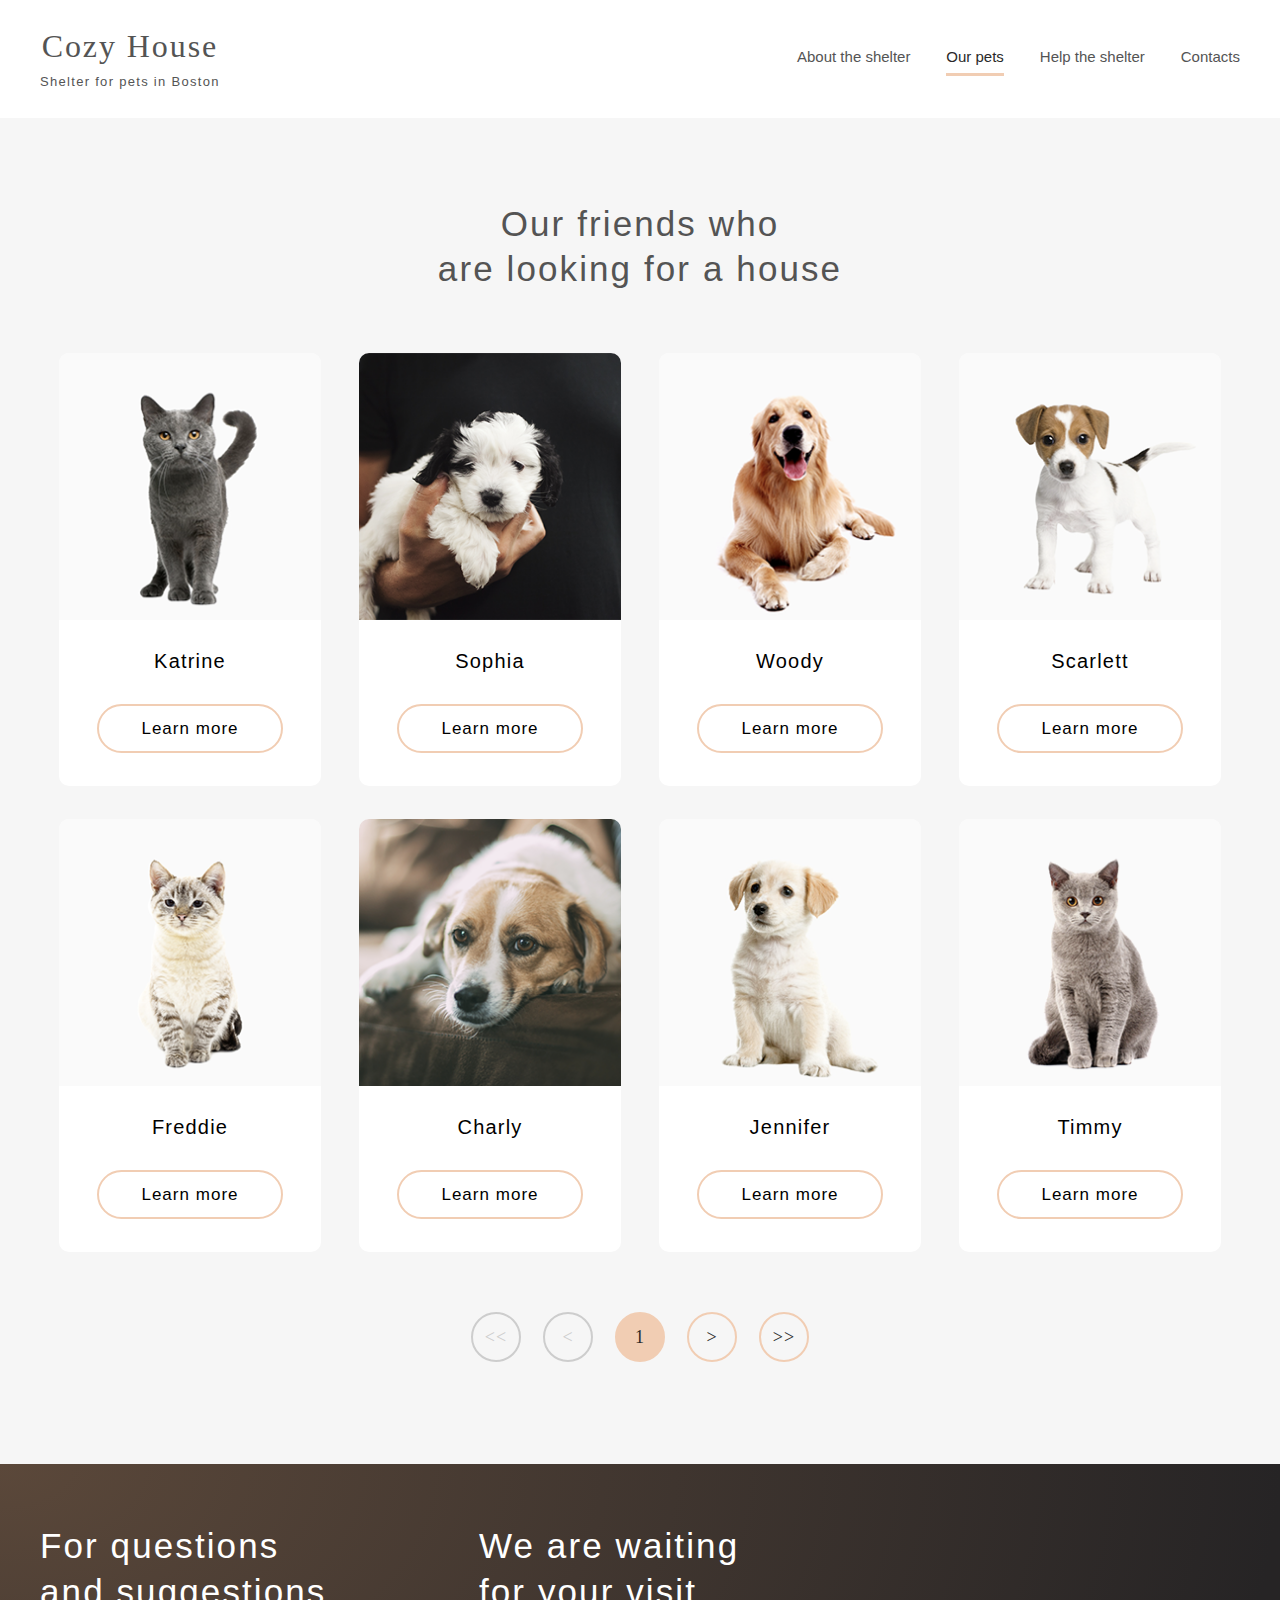
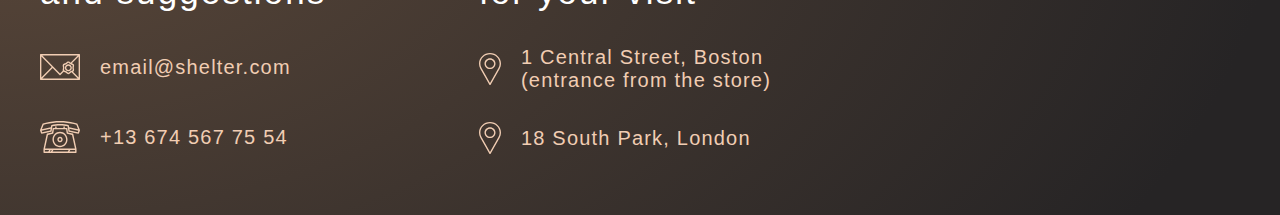
==== commit 113c83bb: "fix: fix broken left slider button on mobile; style: change background color on "pets" page; refacto" ====
--- a/shelter/pets.html
+++ b/shelter/pets.html
@@ -44,7 +44,7 @@
       </h2>
 
       <div class="row">
-        <div class="col-25">
+        <!-- <div class="col-25">
           <div class="our-friends-item">
             <img src="./assets/img/pets/katrine.png" alt="Jennifer" />
             <h3>Katrine</h3>
@@ -99,14 +99,14 @@
             <h3>Freddie</h3>
             <a href="" class="secondary-btn">Learn more</a>
           </div>
-        </div>
+        </div> -->
       </div>
       <div class="pagination">
-        <a href="" class="circle-btn pagination-link first disabled-btn"><!-- 
+        <a href="" class="circle-btn pagination-link first"><!-- 
           <img src="./assets/icons/arrows_and__other_button_components/double_lower_than_light.svg" alt=""> -->
           <span>&lt;&lt;</span>
         </a>
-        <a href="" class="circle-btn pagination-link prev disabled-btn"><!-- 
+        <a href="" class="circle-btn pagination-link prev"><!-- 
           <img src="./assets/icons/arrows_and__other_button_components/double_lower_than_light.svg" alt=""> -->
           <span>&lt;</span>
         </a>
@@ -162,6 +162,7 @@
       </div>
     </div>
   </footer>
+  <script src="./pets.js"></script>
   <script src="./index.js"></script>
 </body>
 
--- a/shelter/css/style.css
+++ b/shelter/css/style.css
@@ -250,11 +250,26 @@
 }
 
 body {
+  display: flex;
+  flex-direction: column;
+  min-height: 100vh;
+  margin: 0;
+  padding: 0;
   font-family: Arial, Helvetica, sans-serif;
   font-size: 15px;
 }
 body.scroll-lock {
   overflow: hidden;
+}
+
+.body-overlay.active {
+  position: fixed;
+  top: 0;
+  left: 0;
+  width: 100%;
+  height: 100%;
+  z-index: 15;
+  background-color: rgba(0, 0, 0, 0.5);
 }
 
 ul {
@@ -376,7 +391,6 @@
 }
 
 .secondary-btn {
-  font-family: Georgia, sans-serif;
   border: 2px solid #f1cdb3;
   padding: 13px 42px;
 }
@@ -531,7 +545,7 @@
     height: 26px;
     margin-right: 3px;
     margin-top: 17px;
-    z-index: 5;
+    z-index: 25;
     cursor: pointer;
   }
   .main-header .mobile-hamburger .hamburger-line {
@@ -642,6 +656,7 @@
     padding-right: 30%;
     padding-top: 100px;
     font-size: 32px;
+    z-index: 20;
     transition: all 0.3s;
   }
   .main-header .nav .hamburger-menu .menu-item {
@@ -661,6 +676,105 @@
     left: 0;
     padding-right: 0;
   }
+}
+
+.main-footer {
+  background: url("../assets/img/noise_transparent.png"), radial-gradient(100% 215.42% at 0% 0%, #5b483a 0%, #262425 100%);
+  /*   .footer-content:nth-child(2):first-of-type {
+    padding-top: 20px;
+  } */
+}
+@media (max-width: 992px) {
+  .main-footer .container {
+    max-width: 640px;
+  }
+}
+.main-footer .col-33 {
+  padding-bottom: 28px;
+  padding-top: 59px;
+}
+@media (max-width: 1200px) {
+  .main-footer .col-33 {
+    width: 50%;
+    padding-top: 32px;
+  }
+}
+@media (max-width: 576px) {
+  .main-footer .col-33 {
+    width: 100%;
+    padding: 29px 0 0;
+  }
+}
+@media (max-width: 576px) {
+  .main-footer .col-33:nth-of-type(2) {
+    padding-top: 0;
+  }
+}
+@media (max-width: 1200px) {
+  .main-footer .col-33:nth-of-type(3) {
+    margin-top: 8px;
+  }
+}
+.main-footer .col-33:nth-of-type(2),
+.main-footer .col-33:nth-of-type(3) {
+  padding-left: 39px;
+}
+@media (max-width: 1200px) {
+  .main-footer .col-33:nth-of-type(2),
+.main-footer .col-33:nth-of-type(3) {
+    padding-left: 20px;
+  }
+}
+@media (max-width: 576px) {
+  .main-footer .col-33:nth-of-type(2),
+.main-footer .col-33:nth-of-type(3) {
+    padding-left: 0;
+    margin-top: 0;
+  }
+}
+.main-footer .dog-bg {
+  background-image: url("../assets/img/footer-puppy.png");
+  background-size: contain;
+  background-position: right;
+  background-repeat: no-repeat;
+  min-height: 310px;
+  margin-top: 41px;
+}
+@media (max-width: 1200px) {
+  .main-footer .dog-bg {
+    width: 100%;
+    background-position: center;
+    padding-bottom: 43px;
+    margin-top: 10px;
+  }
+}
+@media (max-width: 576px) {
+  .main-footer .dog-bg {
+    min-height: 270px;
+  }
+}
+.main-footer .footer-header {
+  color: #fff;
+}
+.main-footer .footer-content {
+  font-size: 20px;
+  line-height: 23px;
+  color: #F1CDB3;
+  letter-spacing: 0.06em;
+  display: flex;
+  align-items: center;
+  padding: 8px 0px 33px;
+  font-family: Georgia, sans-serif;
+}
+.main-footer .footer-content.right {
+  padding: 0 0 30px;
+}
+.main-footer .footer-content .footer-icon {
+  height: 100%;
+  width: auto;
+}
+.main-footer .footer-content .footer-content-details {
+  margin-left: 20px;
 }
 
 .not-only {
@@ -934,6 +1048,7 @@
   }
   .our-friends button.slider-btn.left {
     left: 20%;
+    z-index: 20;
   }
 }
 .our-friends button.slider-btn.right:hover, .our-friends button.slider-btn.left:hover {
@@ -1235,6 +1350,10 @@
 }
 
 .start-screen-bg {
+  background: url("../assets/img/noise_transparent.png"), radial-gradient(100% 215.42% at 0% 0%, #5b483a 0%, #262425 100%);
+}
+
+.start-screen-bg {
   background-color: #ffffff;
 }
 
@@ -1280,6 +1399,7 @@
 
 .pets {
   padding: 83px 0 102px;
+  background: #F6F6F6;
 }
 @media (max-width: 576px) {
   .pets {
@@ -1287,7 +1407,6 @@
   }
 }
 .pets .row {
-  margin: 0 -15px;
   margin-top: 62px;
 }
 @media (max-width: 576px) {
@@ -1338,10 +1457,6 @@
 .pets .pagination .pagination-link.current {
   background-color: #F1CDB3;
   border-color: #F1CDB3;
-}
-.pets .pagination .pagination-link.last {
-  background-color: #FDDCC4;
-  border-color: #FDDCC4;
 }
 .pets .pagination .pagination-link span {
   position: absolute;
@@ -1357,107 +1472,4 @@
 }
 .pets .pagination .pagination-link.disabled-btn span {
   color: #CDCDCD;
-}
-
-.main-footer {
-  background: url("../assets/img/noise_transparent.png"), radial-gradient(100% 215.42% at 0% 0%, #5b483a 0%, #262425 100%);
-  /*   .footer-content:nth-child(2):first-of-type {
-    padding-top: 20px;
-  } */
-}
-@media (max-width: 992px) {
-  .main-footer .container {
-    max-width: 640px;
-  }
-}
-.main-footer .col-33 {
-  padding-bottom: 28px;
-  padding-top: 59px;
-}
-@media (max-width: 1200px) {
-  .main-footer .col-33 {
-    width: 50%;
-    padding-top: 32px;
-  }
-}
-@media (max-width: 576px) {
-  .main-footer .col-33 {
-    width: 100%;
-    padding: 29px 0 0;
-  }
-}
-@media (max-width: 576px) {
-  .main-footer .col-33:nth-of-type(2) {
-    padding-top: 0;
-  }
-}
-@media (max-width: 1200px) {
-  .main-footer .col-33:nth-of-type(3) {
-    margin-top: 8px;
-  }
-}
-.main-footer .col-33:nth-of-type(2),
-.main-footer .col-33:nth-of-type(3) {
-  padding-left: 39px;
-}
-@media (max-width: 1200px) {
-  .main-footer .col-33:nth-of-type(2),
-.main-footer .col-33:nth-of-type(3) {
-    padding-left: 20px;
-  }
-}
-@media (max-width: 576px) {
-  .main-footer .col-33:nth-of-type(2),
-.main-footer .col-33:nth-of-type(3) {
-    padding-left: 0;
-    margin-top: 0;
-  }
-}
-.main-footer .dog-bg {
-  background-image: url("../assets/img/footer-puppy.png");
-  background-size: contain;
-  background-position: right;
-  background-repeat: no-repeat;
-  min-height: 310px;
-  margin-top: 41px;
-}
-@media (max-width: 1200px) {
-  .main-footer .dog-bg {
-    width: 100%;
-    background-position: center;
-    padding-bottom: 43px;
-    margin-top: 10px;
-  }
-}
-@media (max-width: 576px) {
-  .main-footer .dog-bg {
-    min-height: 270px;
-  }
-}
-.main-footer .footer-header {
-  color: #fff;
-}
-.main-footer .footer-content {
-  font-size: 20px;
-  line-height: 23px;
-  color: #F1CDB3;
-  letter-spacing: 0.06em;
-  display: flex;
-  align-items: center;
-  padding: 8px 0px 33px;
-  font-family: Georgia, sans-serif;
-}
-.main-footer .footer-content.right {
-  padding: 0 0 30px;
-}
-.main-footer .footer-content .footer-icon {
-  height: 100%;
-  width: auto;
-}
-.main-footer .footer-content .footer-content-details {
-  margin-left: 20px;
-}
-
-.start-screen-bg {
-  background: url("../assets/img/noise_transparent.png"), radial-gradient(100% 215.42% at 0% 0%, #5b483a 0%, #262425 100%);
 }/*# sourceMappingURL=style.css.map */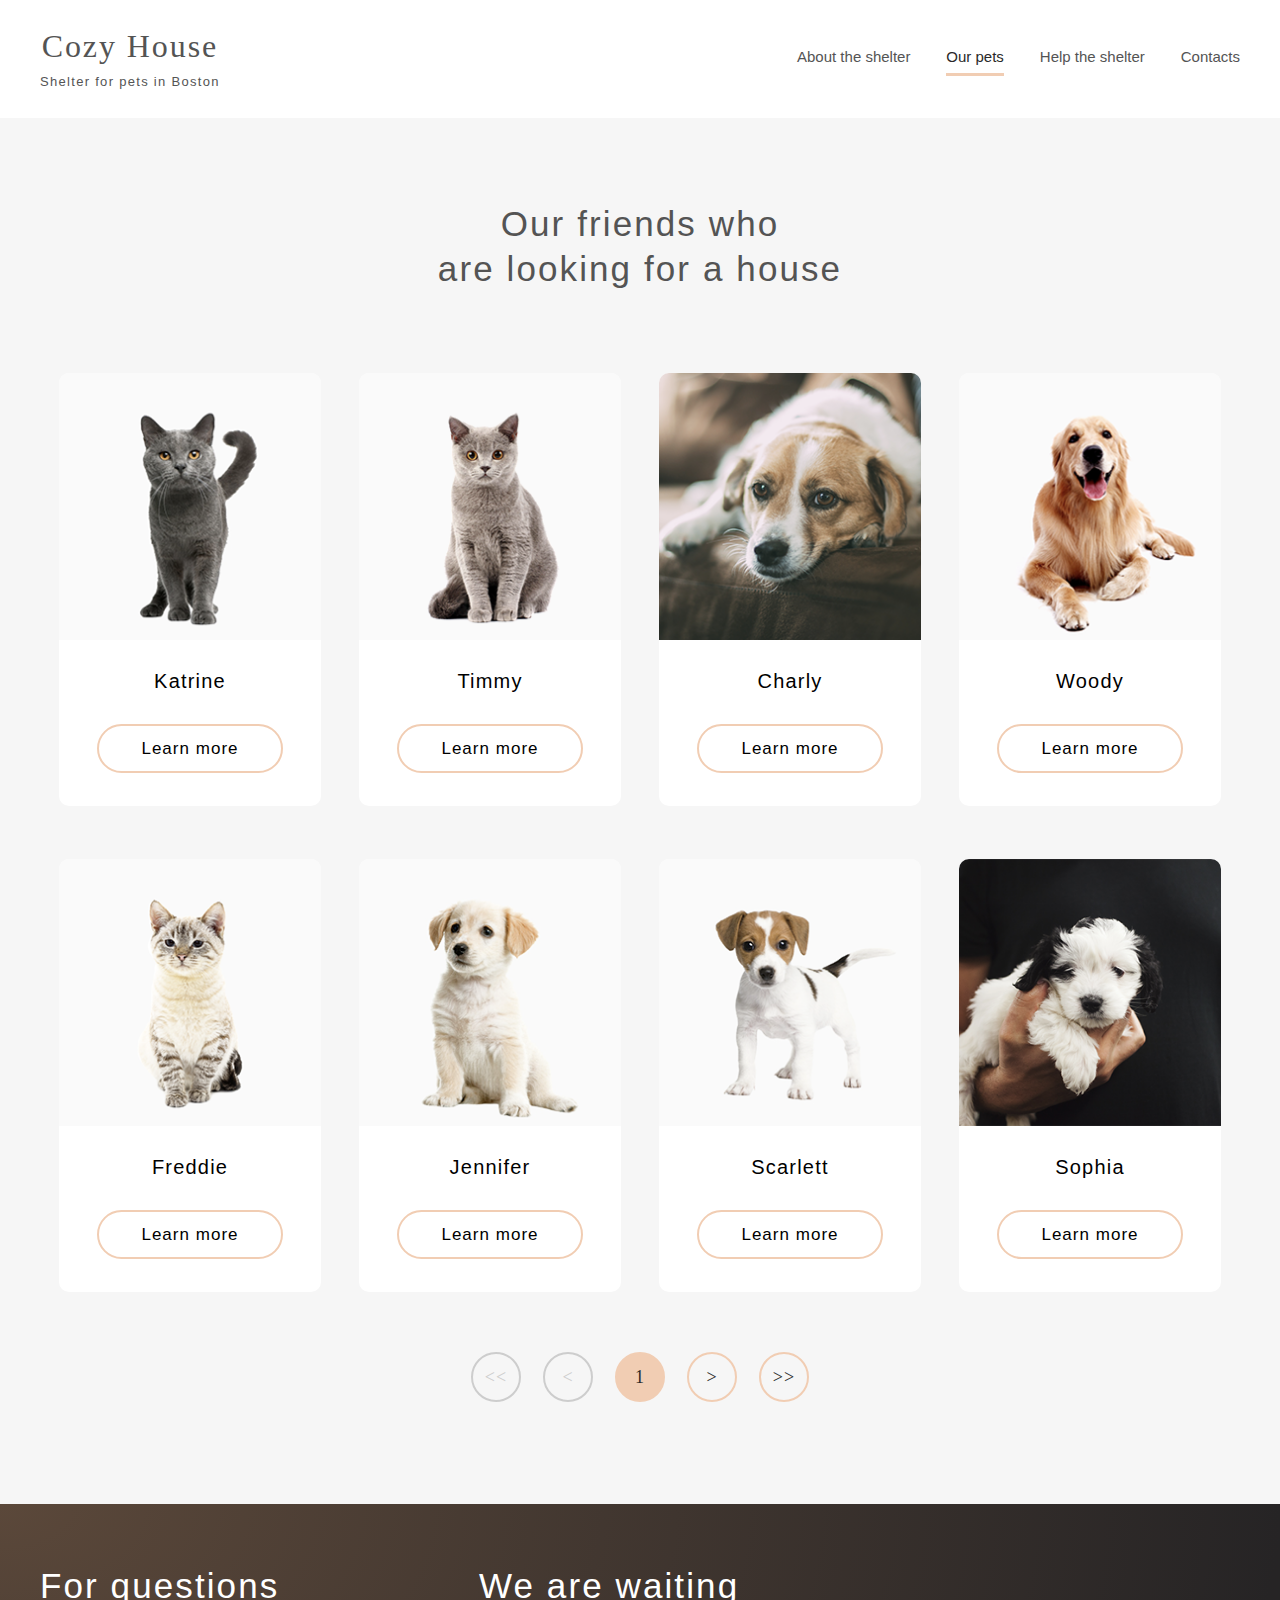
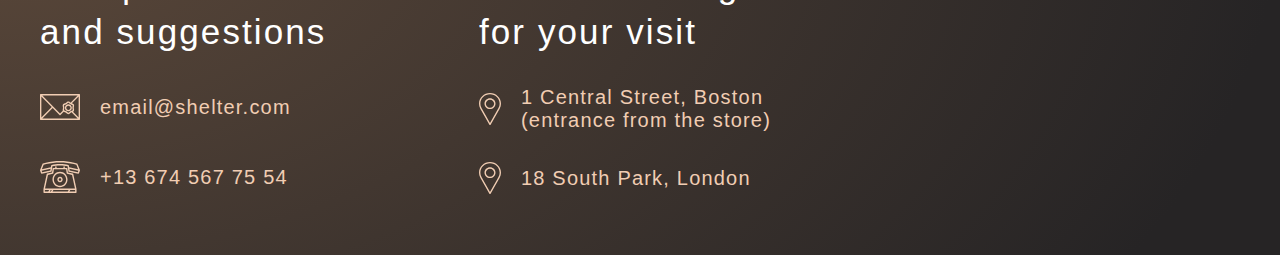
==== commit bdf57aa1: "Merge pull request #2 from Den0702/shelter" ====
--- a/shelter/pets.html
+++ b/shelter/pets.html
@@ -162,8 +162,8 @@
       </div>
     </div>
   </footer>
-  <script src="./pets.js"></script>
-  <script src="./index.js"></script>
+  <div class="body-overlay"></div>
+  <script src="./js/index.js" type="module"></script>
 </body>
 
 </html>--- a/shelter/css/style.css
+++ b/shelter/css/style.css
@@ -434,14 +434,22 @@
   cursor: pointer;
   transition: all 0.3s;
 }
-@media (max-width: 576px) {
+@media (min-width: 768px) {
   .our-friends-item {
-    margin-bottom: 88px;
+    margin: 20px 0;
   }
 }
 .our-friends-item img {
   height: 267px;
   object-fit: cover;
+}
+@media (max-width: 576px) {
+  .our-friends-item {
+    margin-bottom: 88px;
+  }
+  .our-friends-item img {
+    height: auto;
+  }
 }
 .our-friends-item:hover {
   box-shadow: 0 5px 20px rgba(0, 0, 0, 0.25);
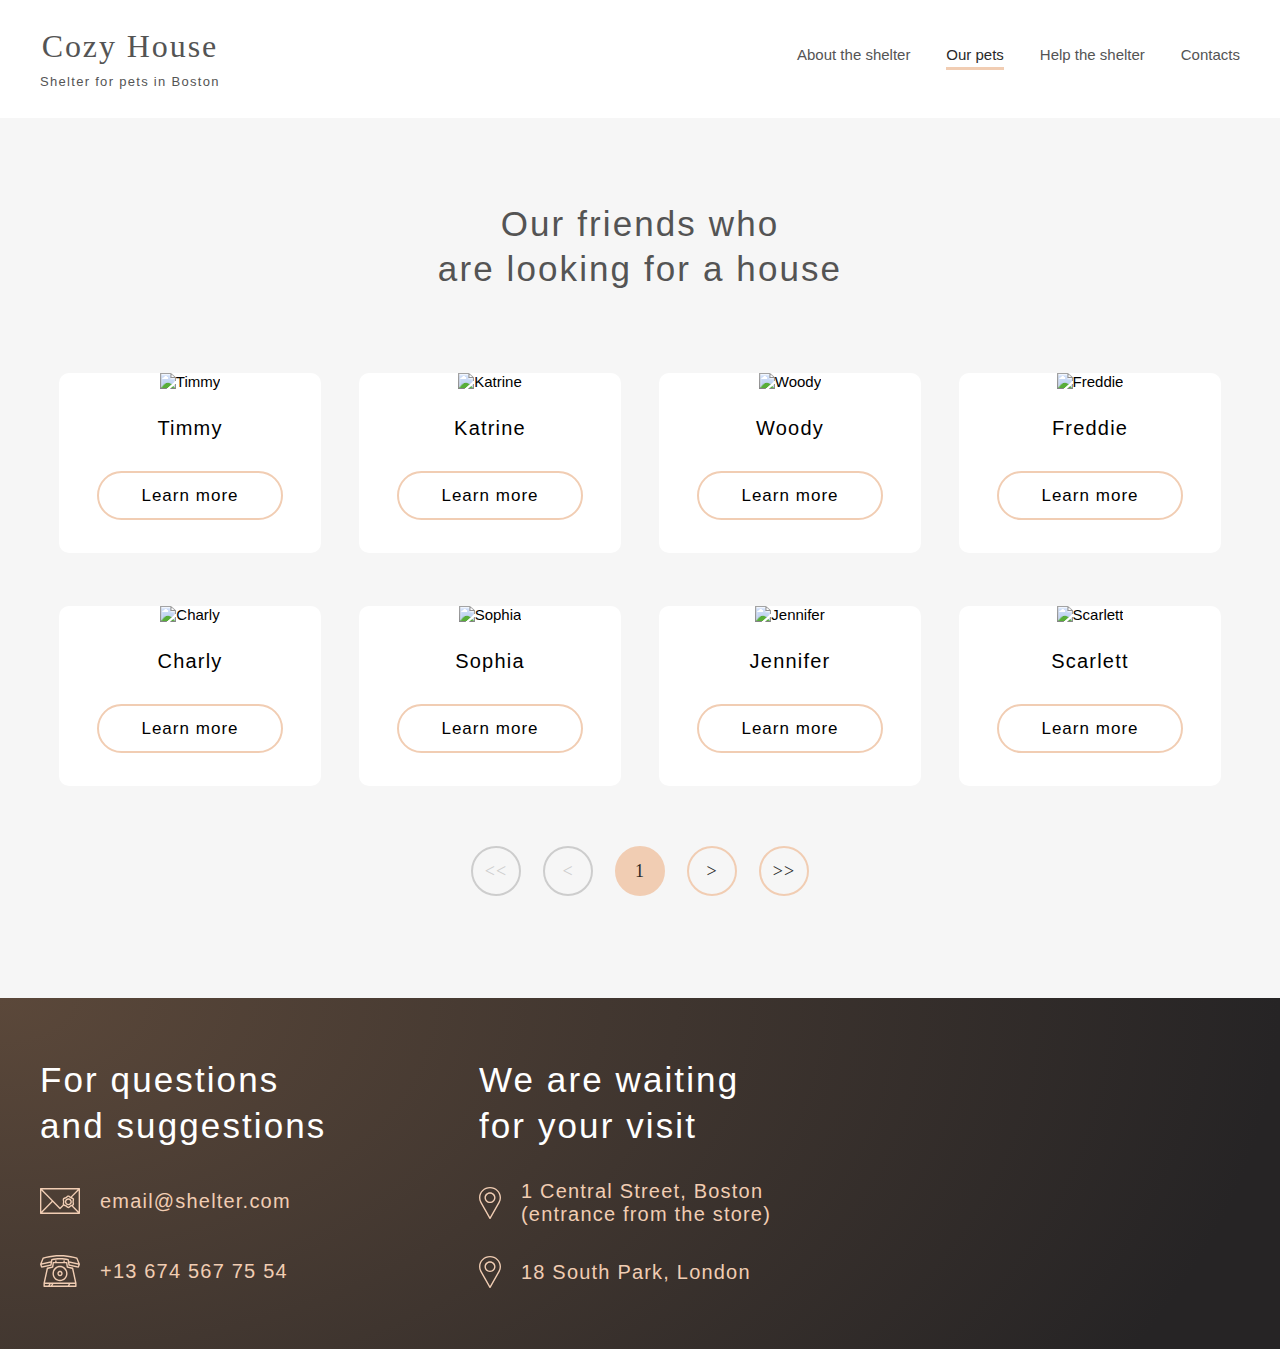
==== commit 5563e87b: "feat: finish "popup" functionality concerning pets' cards on both pages (main and pets) refactor: ch" ====
--- a/shelter/pets.html
+++ b/shelter/pets.html
@@ -19,7 +19,7 @@
             <h2 class="logo-title">Cozy House</h2>
             <p class="logo-text">Shelter for pets in Boston</p>
           </a>
-          <ul class="menu hamburger-menu">
+          <ul class="menu">
             <li class="menu-item">
               <a href="./index.html#not-only">About the shelter</a>
             </li>
@@ -142,7 +142,7 @@
             <span class="footer-content-details">+13 674 567 75 54 </span>
           </div>
         </div>
-
+        
         <div class="col-33">
           <h2 class="section-heading footer-header">
             We are waiting <br />
--- a/shelter/css/style.css
+++ b/shelter/css/style.css
@@ -313,6 +313,11 @@
   letter-spacing: 0.06em;
   line-height: 130%;
 }
+@media (max-width: 767px) {
+  .section-heading {
+    font-size: 27px;
+  }
+}
 @media (max-width: 576px) {
   .section-heading {
     font-size: 25px;
@@ -399,6 +404,12 @@
     padding: 14px 40px;
   }
 }
+@media (max-width: 480px) {
+  .secondary-btn {
+    padding: 10px 23px;
+    font-size: 15px;
+  }
+}
 .secondary-btn:hover {
   background-color: #fddcc4;
   border-color: #fddcc4;
@@ -412,6 +423,12 @@
   background-color: transparent;
   width: 50px;
   height: 50px;
+}
+@media (max-width: 480px) {
+  .circle-btn {
+    width: 45px;
+    height: 45px;
+  }
 }
 .circle-btn:hover:not(.disabled-btn) {
   background-color: #FDDCC4;
@@ -433,22 +450,32 @@
   padding-bottom: 47px;
   cursor: pointer;
   transition: all 0.3s;
-}
-@media (min-width: 768px) {
+  max-width: 270px;
+}
+@media (min-width: 577px) {
   .our-friends-item {
-    margin: 20px 0;
+    margin: 20px auto;
+  }
+}
+@media (max-width: 576px) {
+  .our-friends-item {
+    margin-bottom: 88px;
+    margin-top: 20px;
+  }
+}
+@media (max-width: 480px) {
+  .our-friends-item {
+    max-width: 250px;
+    margin-bottom: 80px;
   }
 }
 .our-friends-item img {
   height: 267px;
   object-fit: cover;
 }
-@media (max-width: 576px) {
-  .our-friends-item {
-    margin-bottom: 88px;
-  }
+@media (max-width: 480px) {
   .our-friends-item img {
-    height: auto;
+    height: 225px;
   }
 }
 .our-friends-item:hover {
@@ -472,6 +499,156 @@
   }
 }
 
+.popup-holder {
+  position: fixed;
+  z-index: 20;
+  top: 50%;
+  left: 50%;
+  transform: translate(-50%, -50%);
+  width: 892px;
+}
+@media (max-width: 992px) {
+  .popup-holder {
+    width: 742px;
+  }
+}
+@media (max-width: 767px) {
+  .popup-holder {
+    width: 542px;
+  }
+}
+@media (max-width: 576px) {
+  .popup-holder {
+    width: 322px;
+  }
+}
+@media (max-width: 480px) {
+  .popup-holder {
+    width: 302px;
+  }
+}
+.popup-holder img {
+  width: initial;
+}
+
+.popup-close {
+  position: relative;
+  height: 58px;
+}
+@media (max-width: 992px) {
+  .popup-close {
+    height: 50px;
+  }
+}
+@media (max-width: 576px) {
+  .popup-close {
+    height: 30px;
+  }
+}
+.popup-close .popup-close-btn {
+  position: absolute;
+  right: 0;
+  height: 58px;
+  width: 58px;
+}
+@media (max-width: 992px) {
+  .popup-close .popup-close-btn {
+    height: 50px;
+    width: 50px;
+  }
+}
+@media (max-width: 576px) {
+  .popup-close .popup-close-btn {
+    width: 30px;
+    height: 30px;
+  }
+}
+
+.popup {
+  display: flex;
+  align-items: flex-start;
+  padding: 45px 0 45px 20px;
+  width: 850px;
+  background-color: #fff;
+  border-radius: 5px;
+  overflow: hidden;
+}
+@media (max-width: 992px) {
+  .popup {
+    width: 700px;
+  }
+}
+@media (max-width: 767px) {
+  .popup {
+    width: 500px;
+  }
+}
+@media (max-width: 576px) {
+  .popup {
+    width: 300px;
+    padding: 45px 0;
+  }
+}
+@media (max-width: 480px) {
+  .popup {
+    width: 280px;
+  }
+}
+@media (max-width: 992px) {
+  .popup .popup-image {
+    width: 300px;
+  }
+}
+@media (max-width: 768px) {
+  .popup .popup-image {
+    width: 180px;
+  }
+}
+@media (max-width: 576px) {
+  .popup .popup-image {
+    display: none;
+  }
+}
+.popup .pet-info {
+  font-family: "Georgia";
+  letter-spacing: 0.06em;
+  padding: 0 20px;
+}
+.popup .pet-info .pet-name {
+  font-size: 35px;
+  margin: 0 0 0.2em 0;
+}
+.popup .pet-info .pet-breed {
+  font-size: 20px;
+  margin: 0;
+}
+.popup .pet-info .pet-stats {
+  list-style: none;
+}
+.popup .pet-info .pet-stats .pet-stat {
+  position: relative;
+  padding-left: 13px;
+  line-height: 1.3;
+}
+.popup .pet-info .pet-stats .pet-stat .stat-caption {
+  font-weight: bold;
+}
+.popup .pet-info .pet-stats .pet-stat::before {
+  content: "";
+  position: absolute;
+  display: block;
+  background-color: #f1cdb3;
+  width: 5px;
+  height: 5px;
+  top: 7px;
+  left: 0;
+  border-radius: 50%;
+}
+
+.pet-stats {
+  list-style: none;
+}
+
 .container {
   max-width: 1200px;
   margin: auto;
@@ -492,7 +669,25 @@
 }
 @media (max-width: 1200px) {
   .container {
+    max-width: 992px;
+    padding: 0;
+  }
+}
+@media (max-width: 1024px) {
+  .container {
+    max-width: 992px;
+    padding: 0;
+  }
+}
+@media (max-width: 1024px) {
+  .container {
     max-width: 715px;
+    padding: 0;
+  }
+}
+@media (max-width: 768px) {
+  .container {
+    padding: 0 20px;
   }
 }
 @media (max-width: 576px) {
@@ -550,7 +745,6 @@
   .main-header .mobile-hamburger {
     display: block;
     width: 31px;
-    height: 26px;
     margin-right: 3px;
     margin-top: 17px;
     z-index: 25;
@@ -584,11 +778,9 @@
   justify-content: space-between;
   align-items: center;
   padding: 15px 0 29px;
-}
-@media (min-width: 577px) and (max-width: 745px) {
-  .main-header .nav {
-    padding: 15px 10px 29px;
-  }
+  /*     @media (min-width:577px) and (max-width: 745px) {
+        padding: 15px 10px 29px;
+      } */
 }
 .main-header .nav .logo {
   align-self: flex-start;
@@ -603,8 +795,8 @@
   color: #f1cdb3;
   margin: 14px 0 10px;
   /*         &-pets {
-            color: #545454;
-          } */
+    color: #545454;
+  } */
 }
 .main-header .nav .logo .logo-text {
   font-family: "Arial";
@@ -615,8 +807,8 @@
   color: #ffffff;
   margin: 0;
   /*         &-pets {
-            color: #292929;
-          } */
+    color: #292929;
+  } */
 }
 .main-header .nav .menu {
   flex-basis: 443px;
@@ -627,50 +819,31 @@
 }
 @media (max-width: 767px) {
   .main-header .nav .menu {
-    display: none;
-  }
-}
-.main-header .nav .menu.active .menu-item {
-  margin: 0 85px;
-}
-.main-header .nav .menu .menu-item {
-  font-family: Georgia, sans-serif;
-  font-weight: 400;
-  padding: 19px 0 8px;
-}
-.main-header .nav .menu .menu-item.active {
-  border-bottom: 3px solid #F1CDB3;
-}
-.main-header .nav .menu .menu-item.active a {
-  color: #fafafa;
-}
-.main-header .nav .menu .menu-item a {
-  color: #cdcdcd;
-}
-.main-header .nav .menu .menu-item a:hover {
-  color: #fafafa;
-  transition: color 0.3s;
-}
-@media (max-width: 767px) {
-  .main-header .nav .hamburger-menu {
     display: block;
     position: fixed;
     top: 0;
     width: 100%;
     height: 100%;
     left: 100%;
-    text-align: center;
     background-color: #262425;
-    padding-right: 30%;
-    padding-top: 100px;
-    font-size: 32px;
-    z-index: 20;
+    padding-top: 170px;
+    font-size: 25px;
+    z-index: 25;
     transition: all 0.3s;
   }
-  .main-header .nav .hamburger-menu .menu-item {
+  .main-header .nav .menu .menu-item {
     display: block;
-  }
-  .main-header .nav .hamburger-menu.active {
+    margin: 0 57% 0 10%;
+  }
+}
+@media (max-width: 767px) and (max-width: 576px) {
+  .main-header .nav .menu .menu-item {
+    margin: auto;
+    width: 190px;
+  }
+}
+@media (max-width: 767px) {
+  .main-header .nav .menu.active {
     left: 40%;
     opacity: 0.95;
     transition-property: all;
@@ -680,10 +853,27 @@
   }
 }
 @media (max-width: 767px) and (max-width: 576px) {
-  .main-header .nav .hamburger-menu.active {
+  .main-header .nav .menu.active {
     left: 0;
-    padding-right: 0;
-  }
+  }
+}
+.main-header .nav .menu-item {
+  font-family: Georgia, sans-serif;
+  font-weight: 400;
+  padding: 19px 0 8px;
+}
+.main-header .nav .menu-item.active a {
+  color: #fafafa;
+  border-bottom: 3px solid #F1CDB3;
+}
+.main-header .nav .menu-item a {
+  color: #cdcdcd;
+  display: inline-block;
+  padding-bottom: 4px;
+}
+.main-header .nav .menu-item a:hover {
+  color: #fafafa;
+  transition: color 0.3s;
 }
 
 .main-footer {
@@ -695,6 +885,16 @@
 @media (max-width: 992px) {
   .main-footer .container {
     max-width: 640px;
+  }
+}
+@media (max-width: 767px) {
+  .main-footer .container {
+    max-width: 610px;
+  }
+}
+@media (max-width: 650px) {
+  .main-footer .container {
+    max-width: 540px;
   }
 }
 .main-footer .col-33 {
@@ -773,6 +973,13 @@
   align-items: center;
   padding: 8px 0px 33px;
   font-family: Georgia, sans-serif;
+}
+@media (max-width: 768px) {
+  .main-footer .footer-content {
+    font-size: 18px;
+    max-width: 300px;
+    margin: auto;
+  }
 }
 .main-footer .footer-content.right {
   padding: 0 0 30px;
@@ -1047,16 +1254,36 @@
     left: 100px;
   }
 }
+@media (max-width: 650px) {
+  .our-friends button.slider-btn.right {
+    right: 80px;
+  }
+  .our-friends button.slider-btn.left {
+    left: 80px;
+  }
+}
 @media (max-width: 576px) {
   .our-friends button.slider-btn {
     top: 90%;
   }
   .our-friends button.slider-btn.right {
-    right: 20%;
+    right: 25%;
   }
   .our-friends button.slider-btn.left {
-    left: 20%;
-    z-index: 20;
+    left: 25%;
+    z-index: 15;
+  }
+}
+@media (max-width: 480px) {
+  .our-friends button.slider-btn {
+    top: 90%;
+  }
+  .our-friends button.slider-btn.right {
+    right: 23%;
+  }
+  .our-friends button.slider-btn.left {
+    left: 23%;
+    z-index: 15;
   }
 }
 .our-friends button.slider-btn.right:hover, .our-friends button.slider-btn.left:hover {
@@ -1279,17 +1506,19 @@
     padding: 11px 0 10px;
   }
 }
+.in-addition .row {
+  justify-content: center;
+}
 .in-addition .text-content {
   padding: 0 77px;
-  padding-right: 127px;
+  padding-right: 139px;
+  /*     @media (max-width: 576px) {
+        padding: 0 66px 0 36px;
+      } */
 }
 @media (max-width: 1200px) {
   .in-addition .text-content {
-    padding: 0 56px 0 26px;
-  }
-}
-@media (max-width: 576px) {
-  .in-addition .text-content {
+    max-width: 350px;
     padding: 0;
   }
 }
@@ -1304,11 +1533,16 @@
   }
 }
 .in-addition .bank-card {
+  display: flex;
+  justify-content: center;
+  align-items: center;
+  max-width: max-content;
+  padding: 10px;
   background-color: #F1CDB3;
   border-radius: 9px;
-  display: flex;
-  padding: 10px;
-  justify-content: center;
+  margin: auto;
+  background-color: #F1CDB3;
+  border-radius: 9px;
 }
 .in-addition .bank-card .credit-card-img {
   width: initial;
@@ -1327,6 +1561,11 @@
     font-size: 15px;
   }
 }
+@media (max-width: 480px) {
+  .in-addition .bank-card .bank-card-num {
+    font-size: 13px;
+  }
+}
 .in-addition .legality-info {
   font-style: italic;
   font-size: 12px;
@@ -1371,8 +1610,10 @@
 .pets-page .main-header .nav .logo .logo-text {
   color: #545454;
 }
-.pets-page .main-header .nav .menu .menu-item.active {
-  border-bottom: 3px solid #F1CDB3;
+@media (max-width: 767px) {
+  .pets-page .main-header .nav .menu {
+    background-color: #F6F6F6;
+  }
 }
 .pets-page .main-header .nav .menu .menu-item.active a {
   color: #292929;
@@ -1398,11 +1639,6 @@
 .pets-page .main-header .nav .mobile-hamburger.active .hamburger-line:nth-of-type(3) {
   left: 10px;
   top: -10px;
-}
-@media (max-width: 767px) {
-  .pets-page .main-header .nav .hamburger-menu {
-    background-color: #F6F6F6;
-  }
 }
 
 .pets {
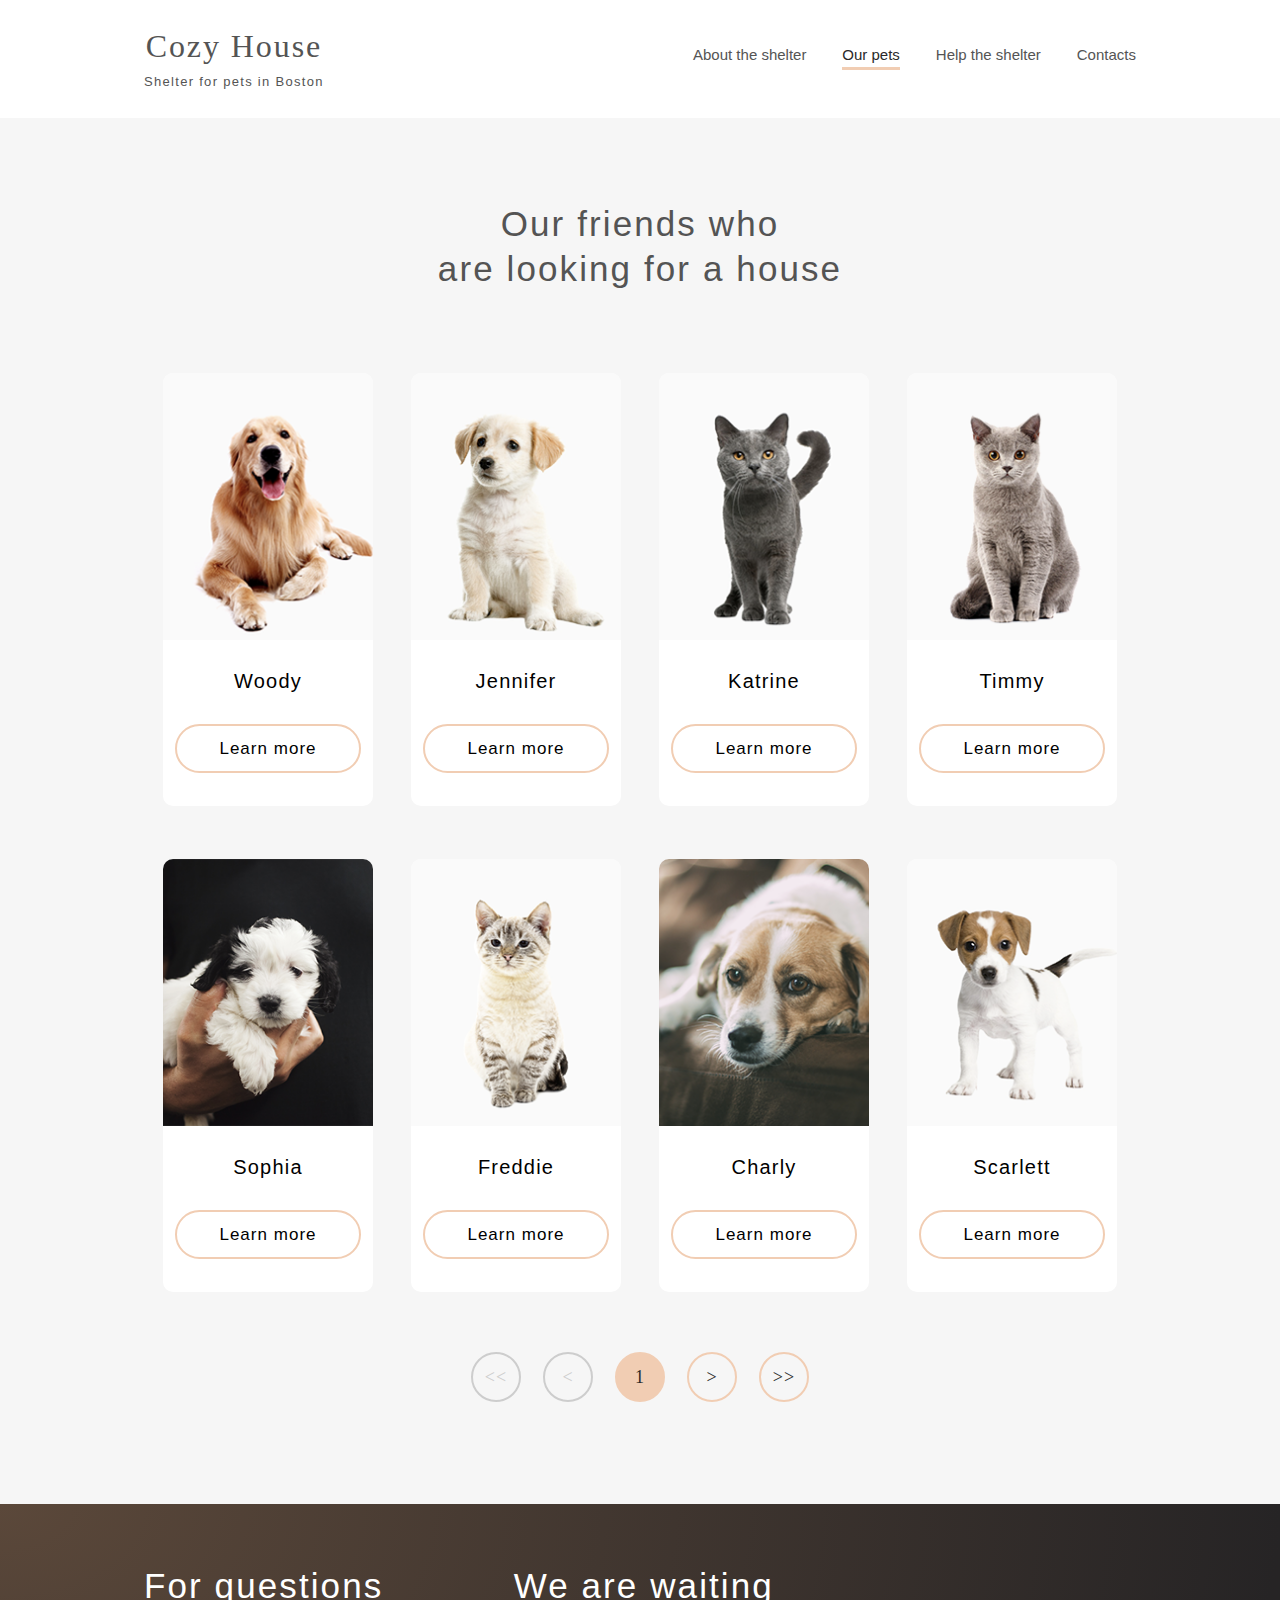
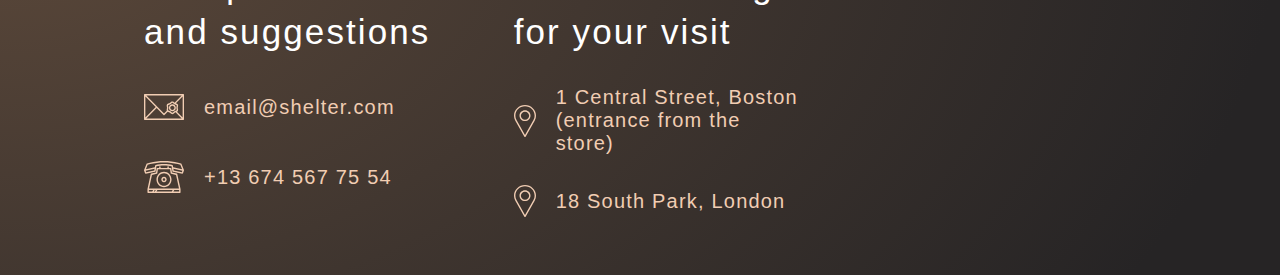
==== commit 5d3f8f01: "Merge pull request #9 from Den0702/shelter-part3" ====
--- a/shelter/pets.html
+++ b/shelter/pets.html
@@ -44,82 +44,21 @@
       </h2>
 
       <div class="row">
-        <!-- <div class="col-25">
-          <div class="our-friends-item">
-            <img src="./assets/img/pets/katrine.png" alt="Jennifer" />
-            <h3>Katrine</h3>
-            <a href="" class="secondary-btn">Learn more</a>
-          </div>
-        </div>
-        <div class="col-25">
-          <div class="our-friends-item">
-            <img src="./assets/img/pets/jennifer.png" alt="Jennifer" />
-            <h3>Jennifer</h3>
-            <a href="" class="secondary-btn">Learn more</a>
-          </div>
-        </div>
-        <div class="col-25">
-          <div class="our-friends-item">
-            <img src="./assets/img/pets/woody.png" alt="Jennifer" />
-            <h3>Woody</h3>
-            <a href="" class="secondary-btn">Learn more</a>
-          </div>
-        </div>
-        <div class="col-25">
-          <div class="our-friends-item mobile-hidden">
-            <img src="./assets/img/pets/sophia.png" alt="Jennifer" />
-            <h3>Sophia</h3>
-            <a href="" class="secondary-btn">Learn more</a>
-          </div>
-        </div>
-        <div class="col-25">
-          <div class="our-friends-item mobile-hidden">
-            <img src="./assets/img/pets/timmy.png" alt="Jennifer" />
-            <h3>Timmy</h3>
-            <a href="" class="secondary-btn">Learn more</a>
-          </div>
-        </div>
-        <div class="col-25">
-          <div class="our-friends-item mobile-hidden">
-            <img src="./assets/img/pets/charly.png" alt="Jennifer" />
-            <h3>Charly</h3>
-            <a href="" class="secondary-btn">Learn more</a>
-          </div>
-        </div>
-        <div class="col-25">
-          <div class="our-friends-item mobile-hidden">
-            <img src="./assets/img/pets/scarlett.png" alt="Jennifer" />
-            <h3>Scarlett</h3>
-            <a href="" class="secondary-btn">Learn more</a>
-          </div>
-        </div>
-        <div class="col-25">
-          <div class="our-friends-item mobile-hidden">
-            <img src="./assets/img/pets/freddie.png" alt="Jennifer" />
-            <h3>Freddie</h3>
-            <a href="" class="secondary-btn">Learn more</a>
-          </div>
-        </div> -->
       </div>
       <div class="pagination">
-        <a href="" class="circle-btn pagination-link first"><!-- 
-          <img src="./assets/icons/arrows_and__other_button_components/double_lower_than_light.svg" alt=""> -->
+        <a href="" class="circle-btn pagination-link first">
           <span>&lt;&lt;</span>
         </a>
-        <a href="" class="circle-btn pagination-link prev"><!-- 
-          <img src="./assets/icons/arrows_and__other_button_components/double_lower_than_light.svg" alt=""> -->
+        <a href="" class="circle-btn pagination-link prev">
           <span>&lt;</span>
         </a>
-        <a href="" class="circle-btn pagination-link current"><!-- 
-          <img src="./assets/icons/arrows_and__other_button_components/double_lower_than_light.svg" alt=""> -->
+        <a href="" class="circle-btn pagination-link current">
           <span>1</span>
         </a>
         <a href="" class="circle-btn pagination-link next">
-          <!-- <img src="./assets/icons/arrows_and__other_button_components/double_lower_than_light.svg" alt=""> -->
           <span>></span>
         </a>
         <a href="" class="circle-btn pagination-link last">
-          <!-- <img src="./assets/icons/arrows_and__other_button_components/double_lower_than_light.svg" alt=""> -->
           <span>>></span>
         </a>
       </div>
--- a/shelter/css/style.css
+++ b/shelter/css/style.css
@@ -348,12 +348,6 @@
   }
 }
 
-/* .secondary-paragraph {
-  font-weight: 400;
-  font-size: 15px;
-  letter-spacing: 0.06em;
-  line-height: 110%;
-} */
 .number {
   font-size: 30px;
   font-weight: bold;
@@ -450,7 +444,7 @@
   padding-bottom: 47px;
   cursor: pointer;
   transition: all 0.3s;
-  max-width: 270px;
+  max-width: 300px;
 }
 @media (min-width: 577px) {
   .our-friends-item {
@@ -459,6 +453,7 @@
 }
 @media (max-width: 576px) {
   .our-friends-item {
+    max-width: 267px;
     margin-bottom: 88px;
     margin-top: 20px;
   }
@@ -470,8 +465,13 @@
   }
 }
 .our-friends-item img {
-  height: 267px;
+  height: 300px;
   object-fit: cover;
+}
+@media (max-width: 1300px) {
+  .our-friends-item img {
+    height: 267px;
+  }
 }
 @media (max-width: 480px) {
   .our-friends-item img {
@@ -667,19 +667,13 @@
     padding: 0 20px;
   }
 }
-@media (max-width: 1200px) {
+@media (max-width: 1300px) {
   .container {
     max-width: 992px;
     padding: 0;
   }
 }
-@media (max-width: 1024px) {
-  .container {
-    max-width: 992px;
-    padding: 0;
-  }
-}
-@media (max-width: 1024px) {
+@media (max-width: 1100px) {
   .container {
     max-width: 715px;
     padding: 0;
@@ -737,6 +731,21 @@
 
 .main-header {
   font-weight: 400;
+}
+@media (max-width: 1100px) {
+  .main-header .container {
+    max-width: 850px;
+  }
+}
+@media (max-width: 992px) {
+  .main-header .container {
+    max-width: 750px;
+  }
+}
+@media (max-width: 930px) {
+  .main-header .container {
+    padding: 0 30px;
+  }
 }
 .main-header .mobile-hamburger {
   display: none;
@@ -778,9 +787,6 @@
   justify-content: space-between;
   align-items: center;
   padding: 15px 0 29px;
-  /*     @media (min-width:577px) and (max-width: 745px) {
-        padding: 15px 10px 29px;
-      } */
 }
 .main-header .nav .logo {
   align-self: flex-start;
@@ -794,9 +800,6 @@
   letter-spacing: 0.06em;
   color: #f1cdb3;
   margin: 14px 0 10px;
-  /*         &-pets {
-    color: #545454;
-  } */
 }
 .main-header .nav .logo .logo-text {
   font-family: "Arial";
@@ -806,9 +809,6 @@
   letter-spacing: 0.1em;
   color: #ffffff;
   margin: 0;
-  /*         &-pets {
-    color: #292929;
-  } */
 }
 .main-header .nav .menu {
   flex-basis: 443px;
@@ -878,9 +878,6 @@
 
 .main-footer {
   background: url("../assets/img/noise_transparent.png"), radial-gradient(100% 215.42% at 0% 0%, #5b483a 0%, #262425 100%);
-  /*   .footer-content:nth-child(2):first-of-type {
-    padding-top: 20px;
-  } */
 }
 @media (max-width: 992px) {
   .main-footer .container {
@@ -890,11 +887,6 @@
 @media (max-width: 767px) {
   .main-footer .container {
     max-width: 610px;
-  }
-}
-@media (max-width: 650px) {
-  .main-footer .container {
-    max-width: 540px;
   }
 }
 .main-footer .col-33 {
@@ -963,6 +955,11 @@
 }
 .main-footer .footer-header {
   color: #fff;
+}
+@media (max-width: 768px) {
+  .main-footer .footer-header {
+    margin: 20px 0;
+  }
 }
 .main-footer .footer-content {
   font-size: 20px;
@@ -978,6 +975,7 @@
   .main-footer .footer-content {
     font-size: 18px;
     max-width: 300px;
+    padding: 0px 0px 20px;
     margin: auto;
   }
 }
@@ -1011,18 +1009,28 @@
   background-position-x: right;
   padding-top: 0;
 }
-@media (max-width: 1200px) {
+@media (max-width: 1300px) {
   .not-only .not-only-bg {
-    height: 1047px;
+    background-size: 62%;
     background-position: right bottom;
-    background-size: 575px;
+  }
+}
+@media (max-width: 1200px) {
+  .not-only .not-only-bg {
+    height: 966px;
+    background-size: 520px;
     margin: auto;
+  }
+}
+@media (max-width: 650px) {
+  .not-only .not-only-bg {
+    height: 850px;
+    background-size: 70%;
   }
 }
 @media (max-width: 576px) {
   .not-only .not-only-bg {
     height: 705px;
-    background-position: right bottom;
     background-size: 260px;
   }
 }
@@ -1044,6 +1052,11 @@
   }
   .not-only .not-only-bg .not-only-description .btn-holder {
     text-align: center;
+  }
+}
+@media (min-width: 1201px) and (max-width: 1300px) {
+  .not-only .not-only-bg .not-only-description {
+    max-width: 435px;
   }
 }
 @media (max-width: 576px) {
@@ -1059,6 +1072,11 @@
   line-height: 57px;
   letter-spacing: initial;
   margin-bottom: 38px;
+}
+@media (min-width: 1201px) and (max-width: 1300px) {
+  .not-only .not-only-bg .not-only-description .main-heading {
+    width: 71%;
+  }
 }
 @media (max-width: 576px) {
   .not-only .not-only-bg .not-only-description .main-heading {
@@ -1161,6 +1179,11 @@
   background: #fddcc4;
   border-color: #fddcc4;
 }
+@media (max-width: 1200px) {
+  .our-friends .container {
+    max-width: 715px;
+  }
+}
 .our-friends .slider {
   padding: 0 56px;
   position: relative;
@@ -1304,6 +1327,12 @@
 @media (max-width: 576px) {
   .help {
     padding-top: 41px;
+  }
+}
+@media (max-width: 576px) {
+  .help .container {
+    max-width: 100%;
+    padding: 0 12%;
   }
 }
 .help .section-heading {
@@ -1503,7 +1532,7 @@
 }
 @media (max-width: 576px) {
   .in-addition {
-    padding: 11px 0 10px;
+    padding: 50px 0;
   }
 }
 .in-addition .row {
@@ -1512,9 +1541,6 @@
 .in-addition .text-content {
   padding: 0 77px;
   padding-right: 139px;
-  /*     @media (max-width: 576px) {
-        padding: 0 66px 0 36px;
-      } */
 }
 @media (max-width: 1200px) {
   .in-addition .text-content {
